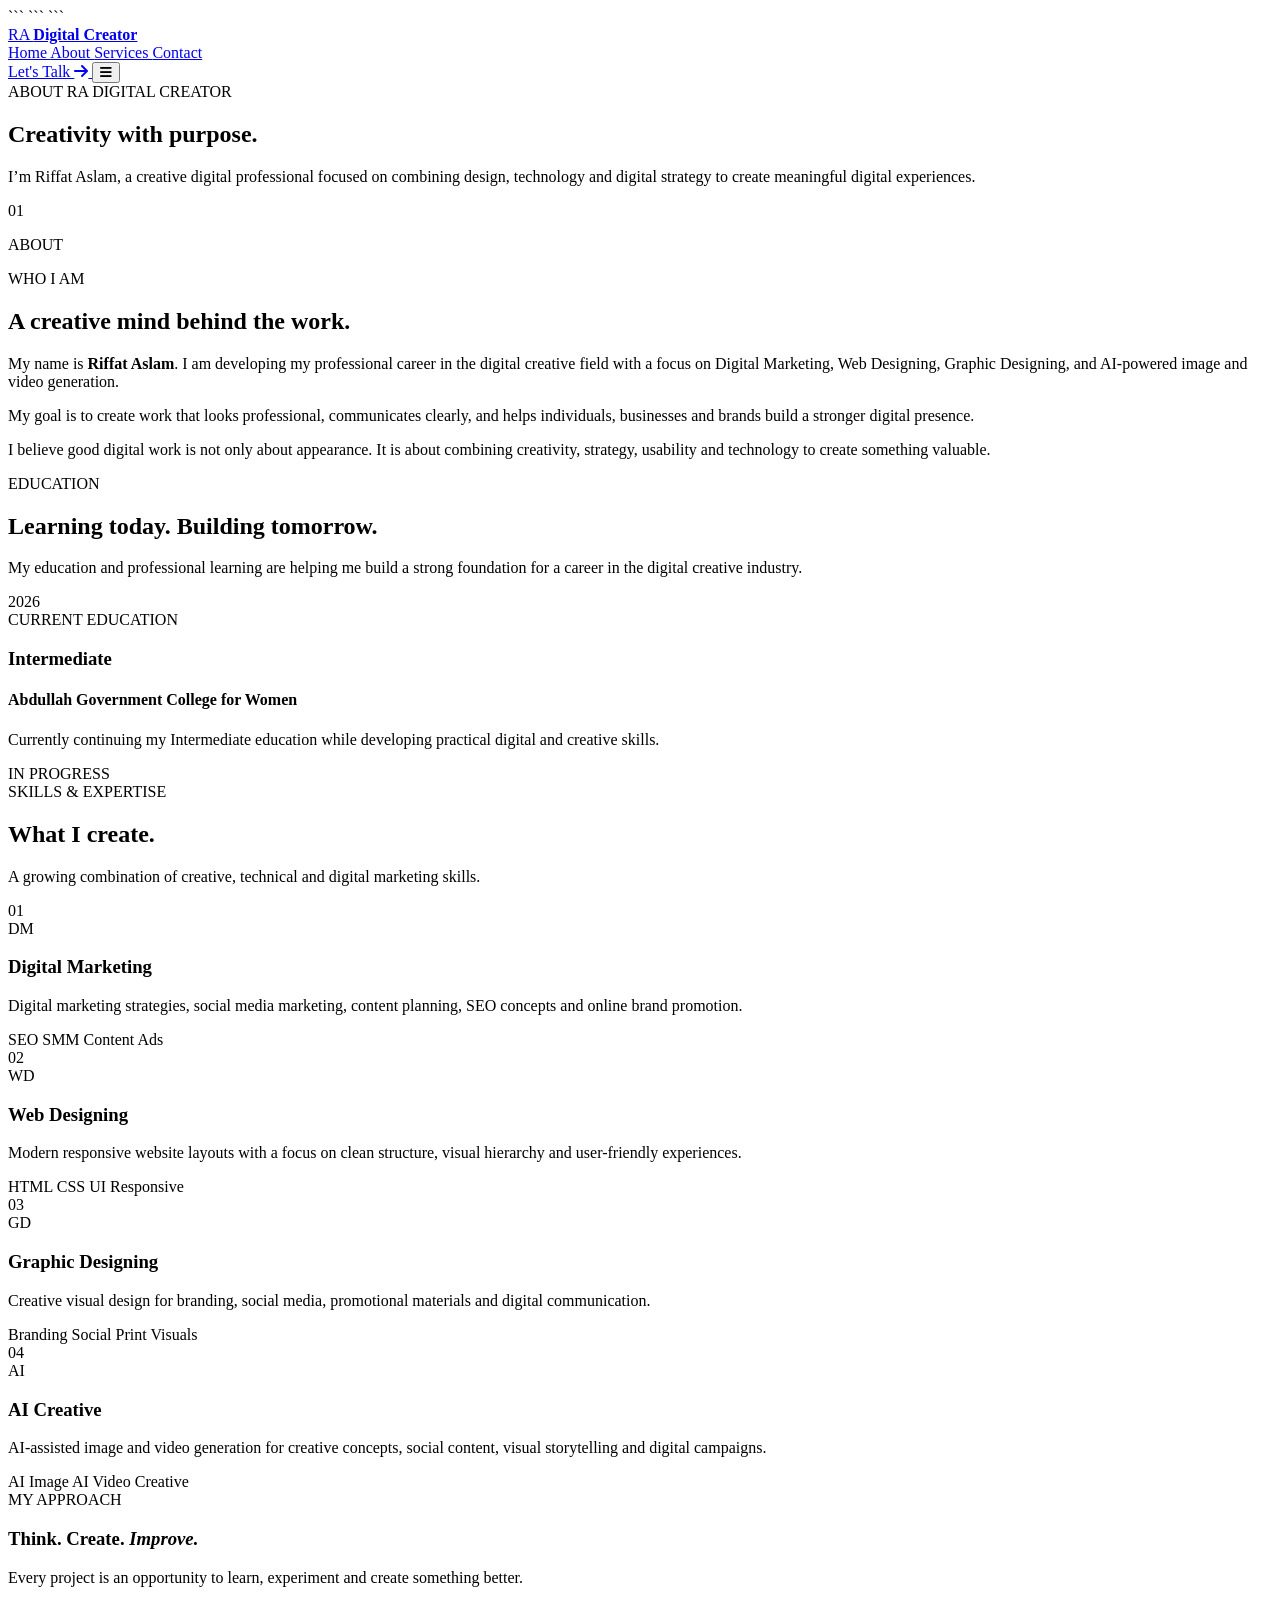
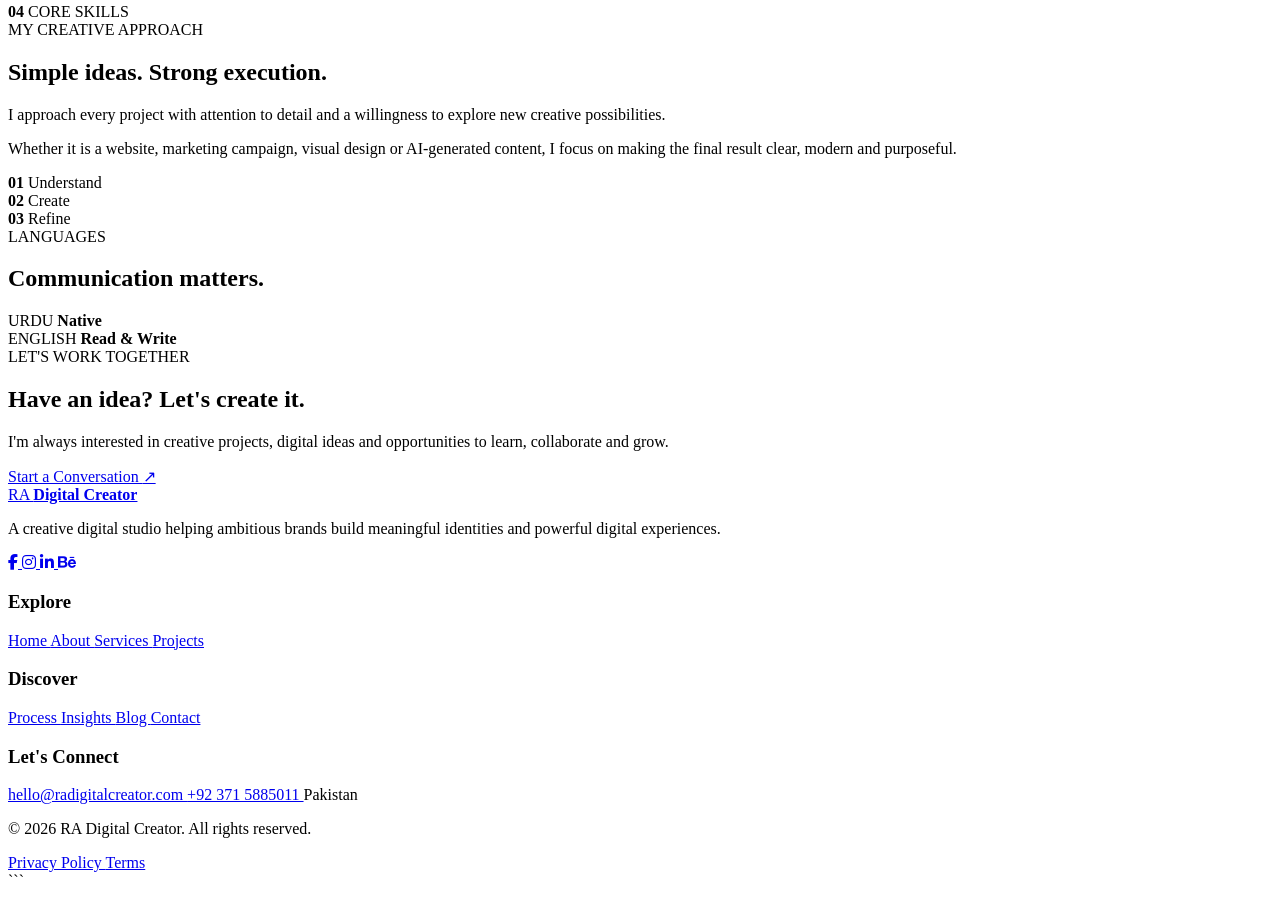
==== about.html @ 6d086813 "Add files via upload" ====
<!DOCTYPE html>

<html lang="en">

<head>

```
<meta charset="UTF-8">

<meta name="viewport" content="width=device-width, initial-scale=1.0">

<meta name="description"
    content="About Riffat Aslam — Creative digital professional specializing in Digital Marketing, Web Designing, Graphic Designing and AI creative services.">

<meta name="author" content="Riffat Aslam">

<title>About | RA Digital Creator</title>


<!-- Google Fonts -->

<link rel="preconnect" href="https://fonts.googleapis.com">

<link rel="preconnect" href="https://fonts.gstatic.com" crossorigin>

<link
    href="https://fonts.googleapis.com/css2?family=DM+Sans:wght@400;500;600;700&family=Playfair+Display:wght@500;600;700&display=swap"
    rel="stylesheet">


<!-- Font Awesome -->

<link
    rel="stylesheet"
    href="https://cdnjs.cloudflare.com/ajax/libs/font-awesome/6.6.0/css/all.min.css">


<!-- About Page CSS -->

<link rel="stylesheet" href="stylesheet/about.css">
```

</head>

<body>

```
<!-- =====================================================
     HEADER
====================================================== -->

<header class="header">

    <div class="container nav-container">


        <!-- LOGO -->

        <a href="index.html" class="logo">

            <span>
                RA
            </span>

            <strong>
                Digital Creator
            </strong>

        </a>


        <!-- NAVIGATION -->

        <nav class="navbar" id="navbar">

            <a href="index.html">
                Home
            </a>

            <a href="about.html" class="active">
                About
            </a>

            <a href="services.html">
                Services
            </a>

            <a href="contact.html">
                Contact
            </a>

        </nav>


        <!-- HEADER CTA -->

        <a href="contact.html" class="nav-btn">

            Let's Talk

            <i class="fa-solid fa-arrow-right"></i>

        </a>


        <!-- MOBILE MENU -->

        <button
            class="menu-btn"
            id="menuBtn"
            aria-label="Open Menu">

            <i class="fa-solid fa-bars"></i>

        </button>

    </div>

</header>



<!-- =====================================================
     MAIN CONTENT
====================================================== -->

<main>


    <!-- =================================================
         ABOUT HERO
    ================================================== -->

    <section class="about-hero">

        <div class="container about-hero-grid">


            <div class="about-hero-content">

                <div class="about-eyebrow">

                    ABOUT RA DIGITAL CREATOR

                </div>


                <h1>

                    Creativity with

                    <span>
                        purpose.
                    </span>

                </h1>


                <p>

                    I’m Riffat Aslam, a creative digital professional
                    focused on combining design, technology and
                    digital strategy to create meaningful digital
                    experiences.

                </p>

            </div>


            <div class="about-hero-number">

                <span>
                    01
                </span>

                <p>
                    ABOUT
                </p>

            </div>

        </div>

    </section>



    <!-- =================================================
         INTRODUCTION
    ================================================== -->

    <section class="about-intro">

        <div class="container about-intro-grid">


            <!-- LEFT -->

            <div class="about-intro-title">

                <div class="about-eyebrow">

                    WHO I AM

                </div>


                <h2>

                    A creative mind

                    <span>
                        behind the work.
                    </span>

                </h2>

            </div>


            <!-- RIGHT -->

            <div class="about-intro-text">

                <p>

                    My name is <strong>Riffat Aslam</strong>.
                    I am developing my professional career in the
                    digital creative field with a focus on Digital
                    Marketing, Web Designing, Graphic Designing,
                    and AI-powered image and video generation.

                </p>


                <p>

                    My goal is to create work that looks professional,
                    communicates clearly, and helps individuals,
                    businesses and brands build a stronger digital
                    presence.

                </p>


                <p>

                    I believe good digital work is not only about
                    appearance. It is about combining creativity,
                    strategy, usability and technology to create
                    something valuable.

                </p>

            </div>

        </div>

    </section>



    <!-- =================================================
         EDUCATION
    ================================================== -->

    <section class="about-education">

        <div class="container">


            <div class="about-section-heading">

                <div>

                    <div class="about-eyebrow">

                        EDUCATION

                    </div>


                    <h2>

                        Learning today.

                        <span>
                            Building tomorrow.
                        </span>

                    </h2>

                </div>


                <p>

                    My education and professional learning are
                    helping me build a strong foundation for a
                    career in the digital creative industry.

                </p>

            </div>



            <div class="education-card">


                <div class="education-year">

                    2026

                </div>


                <div class="education-content">

                    <span>

                        CURRENT EDUCATION

                    </span>


                    <h3>

                        Intermediate

                    </h3>


                    <h4>

                        Abdullah Government College for Women

                    </h4>


                    <p>

                        Currently continuing my Intermediate
                        education while developing practical
                        digital and creative skills.

                    </p>

                </div>


                <div class="education-status">

                    IN PROGRESS

                </div>

            </div>

        </div>

    </section>



    <!-- =================================================
         SKILLS
    ================================================== -->

    <section class="about-skills">

        <div class="container">


            <div class="about-section-heading">

                <div>

                    <div class="about-eyebrow">

                        SKILLS & EXPERTISE

                    </div>


                    <h2>

                        What I

                        <span>
                            create.
                        </span>

                    </h2>

                </div>


                <p>

                    A growing combination of creative,
                    technical and digital marketing skills.

                </p>

            </div>



            <div class="skills-grid">


                <!-- DIGITAL MARKETING -->

                <article class="skill-card">

                    <div class="skill-number">

                        01

                    </div>


                    <div class="skill-icon">

                        DM

                    </div>


                    <h3>

                        Digital Marketing

                    </h3>


                    <p>

                        Digital marketing strategies, social media
                        marketing, content planning, SEO concepts
                        and online brand promotion.

                    </p>


                    <div class="skill-tags">

                        <span>
                            SEO
                        </span>

                        <span>
                            SMM
                        </span>

                        <span>
                            Content
                        </span>

                        <span>
                            Ads
                        </span>

                    </div>

                </article>



                <!-- WEB DESIGN -->

                <article class="skill-card">

                    <div class="skill-number">

                        02

                    </div>


                    <div class="skill-icon">

                        WD

                    </div>


                    <h3>

                        Web Designing

                    </h3>


                    <p>

                        Modern responsive website layouts with
                        a focus on clean structure, visual
                        hierarchy and user-friendly experiences.

                    </p>


                    <div class="skill-tags">

                        <span>
                            HTML
                        </span>

                        <span>
                            CSS
                        </span>

                        <span>
                            UI
                        </span>

                        <span>
                            Responsive
                        </span>

                    </div>

                </article>



                <!-- GRAPHIC DESIGN -->

                <article class="skill-card">

                    <div class="skill-number">

                        03

                    </div>


                    <div class="skill-icon">

                        GD

                    </div>


                    <h3>

                        Graphic Designing

                    </h3>


                    <p>

                        Creative visual design for branding,
                        social media, promotional materials
                        and digital communication.

                    </p>


                    <div class="skill-tags">

                        <span>
                            Branding
                        </span>

                        <span>
                            Social
                        </span>

                        <span>
                            Print
                        </span>

                        <span>
                            Visuals
                        </span>

                    </div>

                </article>



                <!-- AI CREATIVE -->

                <article class="skill-card">

                    <div class="skill-number">

                        04

                    </div>


                    <div class="skill-icon">

                        AI

                    </div>


                    <h3>

                        AI Creative

                    </h3>


                    <p>

                        AI-assisted image and video generation
                        for creative concepts, social content,
                        visual storytelling and digital campaigns.

                    </p>


                    <div class="skill-tags">

                        <span>
                            AI Image
                        </span>

                        <span>
                            AI Video
                        </span>

                        <span>
                            Creative
                        </span>

                    </div>

                </article>


            </div>

        </div>

    </section>



    <!-- =================================================
         PERSONAL APPROACH
    ================================================== -->

    <section class="about-approach">

        <div class="container approach-grid">


            <!-- VISUAL -->

            <div class="approach-visual">


                <div class="approach-card-main">

                    <span>

                        MY APPROACH

                    </span>


                    <h3>

                        Think.

                        Create.

                        <em>
                            Improve.
                        </em>

                    </h3>


                    <p>

                        Every project is an opportunity to
                        learn, experiment and create something
                        better.

                    </p>

                </div>


                <div class="approach-card-small">

                    <strong>
                        04
                    </strong>

                    <span>
                        CORE SKILLS
                    </span>

                </div>

            </div>



            <!-- CONTENT -->

            <div class="approach-content">


                <div class="about-eyebrow">

                    MY CREATIVE APPROACH

                </div>


                <h2>

                    Simple ideas.

                    <span>
                        Strong execution.
                    </span>

                </h2>


                <p>

                    I approach every project with attention to
                    detail and a willingness to explore new
                    creative possibilities.

                </p>


                <p>

                    Whether it is a website, marketing campaign,
                    visual design or AI-generated content, I focus
                    on making the final result clear, modern and
                    purposeful.

                </p>


                <div class="approach-points">


                    <div>

                        <strong>
                            01
                        </strong>

                        <span>
                            Understand
                        </span>

                    </div>


                    <div>

                        <strong>
                            02
                        </strong>

                        <span>
                            Create
                        </span>

                    </div>


                    <div>

                        <strong>
                            03
                        </strong>

                        <span>
                            Refine
                        </span>

                    </div>


                </div>

            </div>

        </div>

    </section>



    <!-- =================================================
         LANGUAGES
    ================================================== -->

    <section class="about-languages">

        <div class="container languages-grid">


            <div>

                <div class="about-eyebrow">

                    LANGUAGES

                </div>


                <h2>

                    Communication

                    <span>
                        matters.
                    </span>

                </h2>

            </div>


            <div class="language-box">


                <div class="language-item">

                    <span>
                        URDU
                    </span>

                    <strong>
                        Native
                    </strong>

                </div>


                <div class="language-item">

                    <span>
                        ENGLISH
                    </span>

                    <strong>
                        Read & Write
                    </strong>

                </div>

            </div>

        </div>

    </section>



    <!-- =================================================
         ABOUT CTA
    ================================================== -->

    <section class="about-cta">

        <div class="container">


            <div class="about-cta-content">

                <div class="about-eyebrow">

                    LET'S WORK TOGETHER

                </div>


                <h2>

                    Have an idea?

                    <span>
                        Let's create it.
                    </span>

                </h2>


                <p>

                    I'm always interested in creative projects,
                    digital ideas and opportunities to learn,
                    collaborate and grow.

                </p>


                <a
                    href="contact.html"
                    class="btn btn-light">

                    Start a Conversation

                    <span>
                        ↗
                    </span>

                </a>

            </div>

        </div>

    </section>


</main>



<!-- =====================================================
     FOOTER
====================================================== -->

<footer class="footer">

    <div class="container">


        <div class="footer-grid">


            <!-- BRAND -->

            <div class="footer-brand">

                <a
                    href="index.html"
                    class="logo">

                    <span>
                        RA
                    </span>

                    <strong>
                        Digital Creator
                    </strong>

                </a>


                <p>

                    A creative digital studio helping ambitious
                    brands build meaningful identities and
                    powerful digital experiences.

                </p>


                <div class="social-links">


                    <a
                        href="#"
                        aria-label="Facebook">

                        <i class="fa-brands fa-facebook-f"></i>

                    </a>


                    <a
                        href="#"
                        aria-label="Instagram">

                        <i class="fa-brands fa-instagram"></i>

                    </a>


                    <a
                        href="#"
                        aria-label="LinkedIn">

                        <i class="fa-brands fa-linkedin-in"></i>

                    </a>


                    <a
                        href="#"
                        aria-label="Behance">

                        <i class="fa-brands fa-behance"></i>

                    </a>

                </div>

            </div>



            <!-- EXPLORE -->

            <div class="footer-column">

                <h3>
                    Explore
                </h3>


                <a href="index.html">
                    Home
                </a>


                <a href="about.html">
                    About
                </a>


                <a href="services.html">
                    Services
                </a>


                <a href="projects.html">
                    Projects
                </a>

            </div>



            <!-- DISCOVER -->

            <div class="footer-column">

                <h3>
                    Discover
                </h3>


                <a href="process.html">
                    Process
                </a>


                <a href="insights.html">
                    Insights
                </a>


                <a href="blog.html">
                    Blog
                </a>


                <a href="contact.html">
                    Contact
                </a>

            </div>



            <!-- CONNECT -->

            <div class="footer-column">

                <h3>
                    Let's Connect
                </h3>


                <a
                    href="mailto:hello@radigitalcreator.com">

                    hello@radigitalcreator.com

                </a>


                <a
                    href="tel:+923715885011">

                    +92 371 5885011

                </a>


                <span>
                    Pakistan
                </span>

            </div>


        </div>



        <!-- FOOTER BOTTOM -->

        <div class="footer-bottom">


            <p>

                © 2026 RA Digital Creator.
                All rights reserved.

            </p>


            <div>

                <a href="#">
                    Privacy Policy
                </a>


                <a href="#">
                    Terms
                </a>

            </div>

        </div>

    </div>

</footer>



<!-- =====================================================
     JAVASCRIPT
====================================================== -->

<script>

    const menuBtn =
        document.getElementById("menuBtn");

    const navbar =
        document.getElementById("navbar");


    menuBtn.addEventListener("click", () => {

        navbar.classList.toggle("show");

    });


    document.querySelectorAll(".navbar a")
        .forEach(link => {

            link.addEventListener("click", () => {

                navbar.classList.remove("show");

            });

        });

</script>
```

</body>

</html>
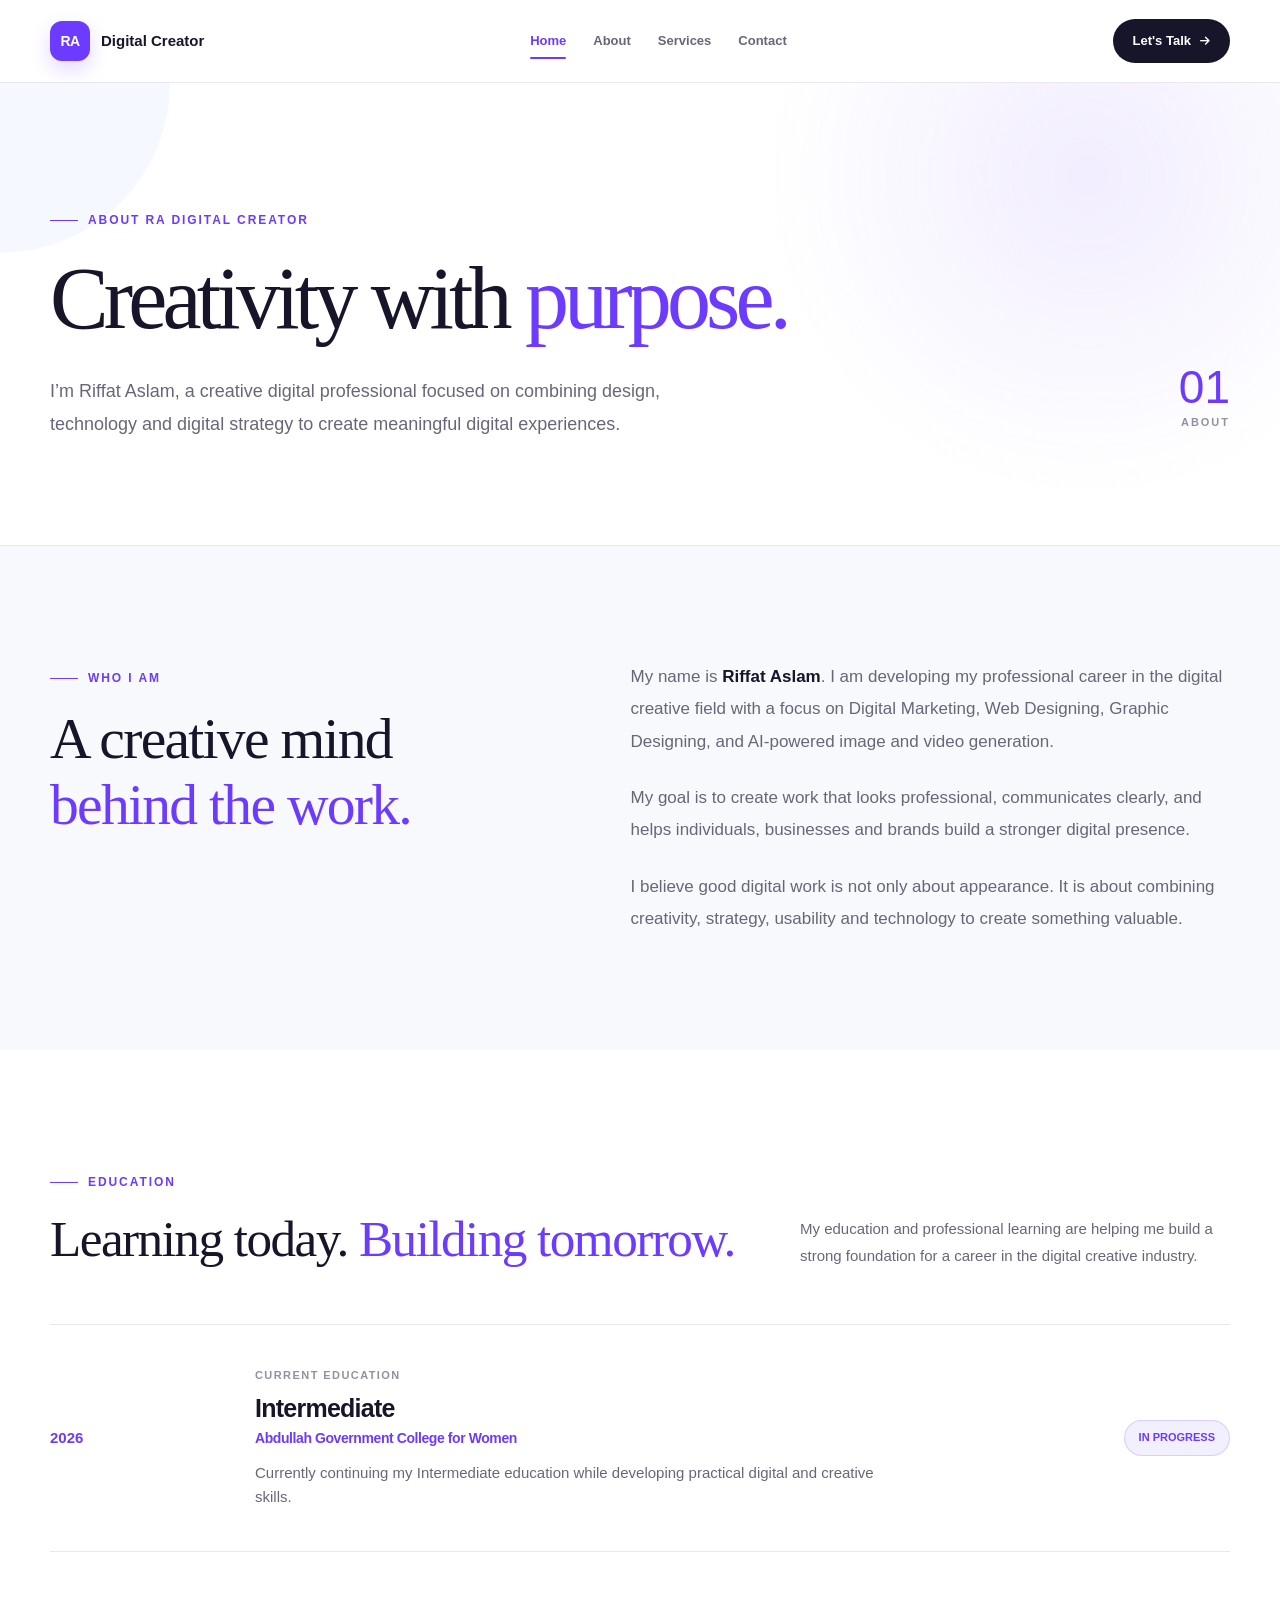
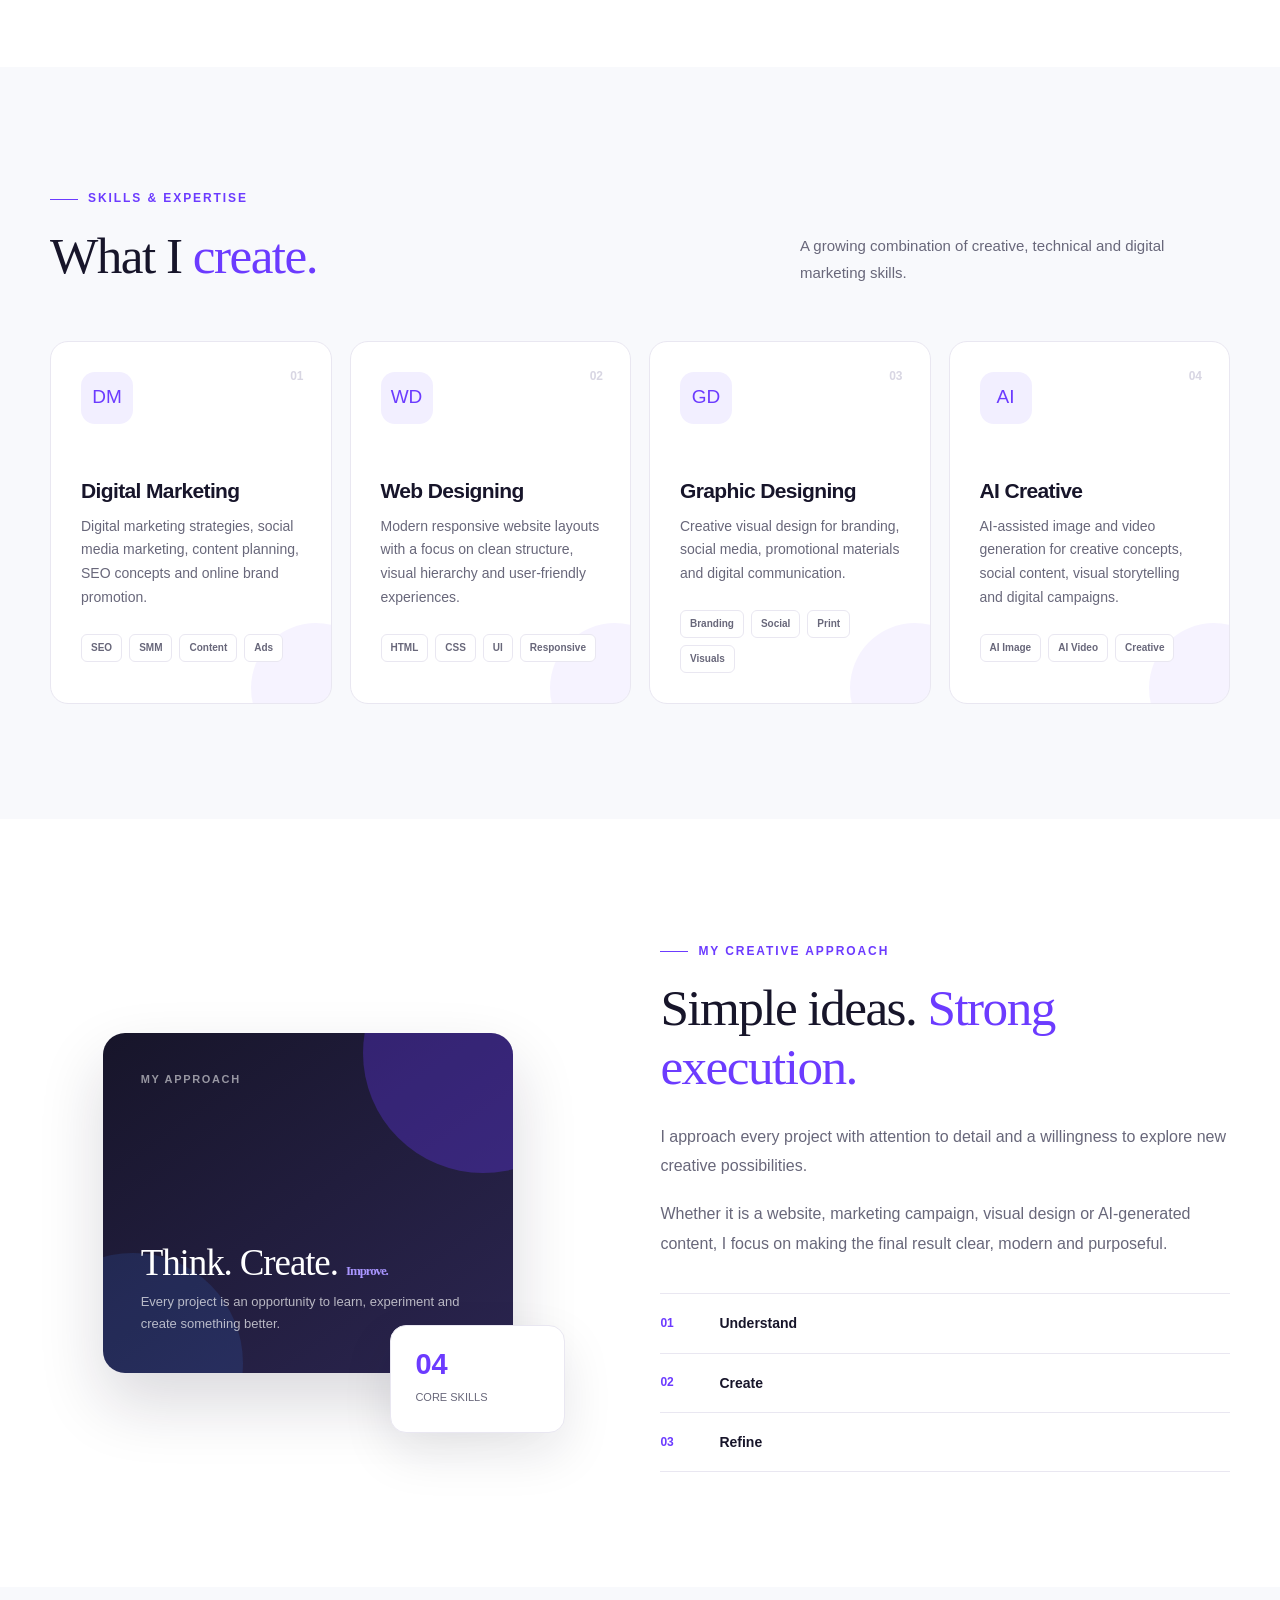
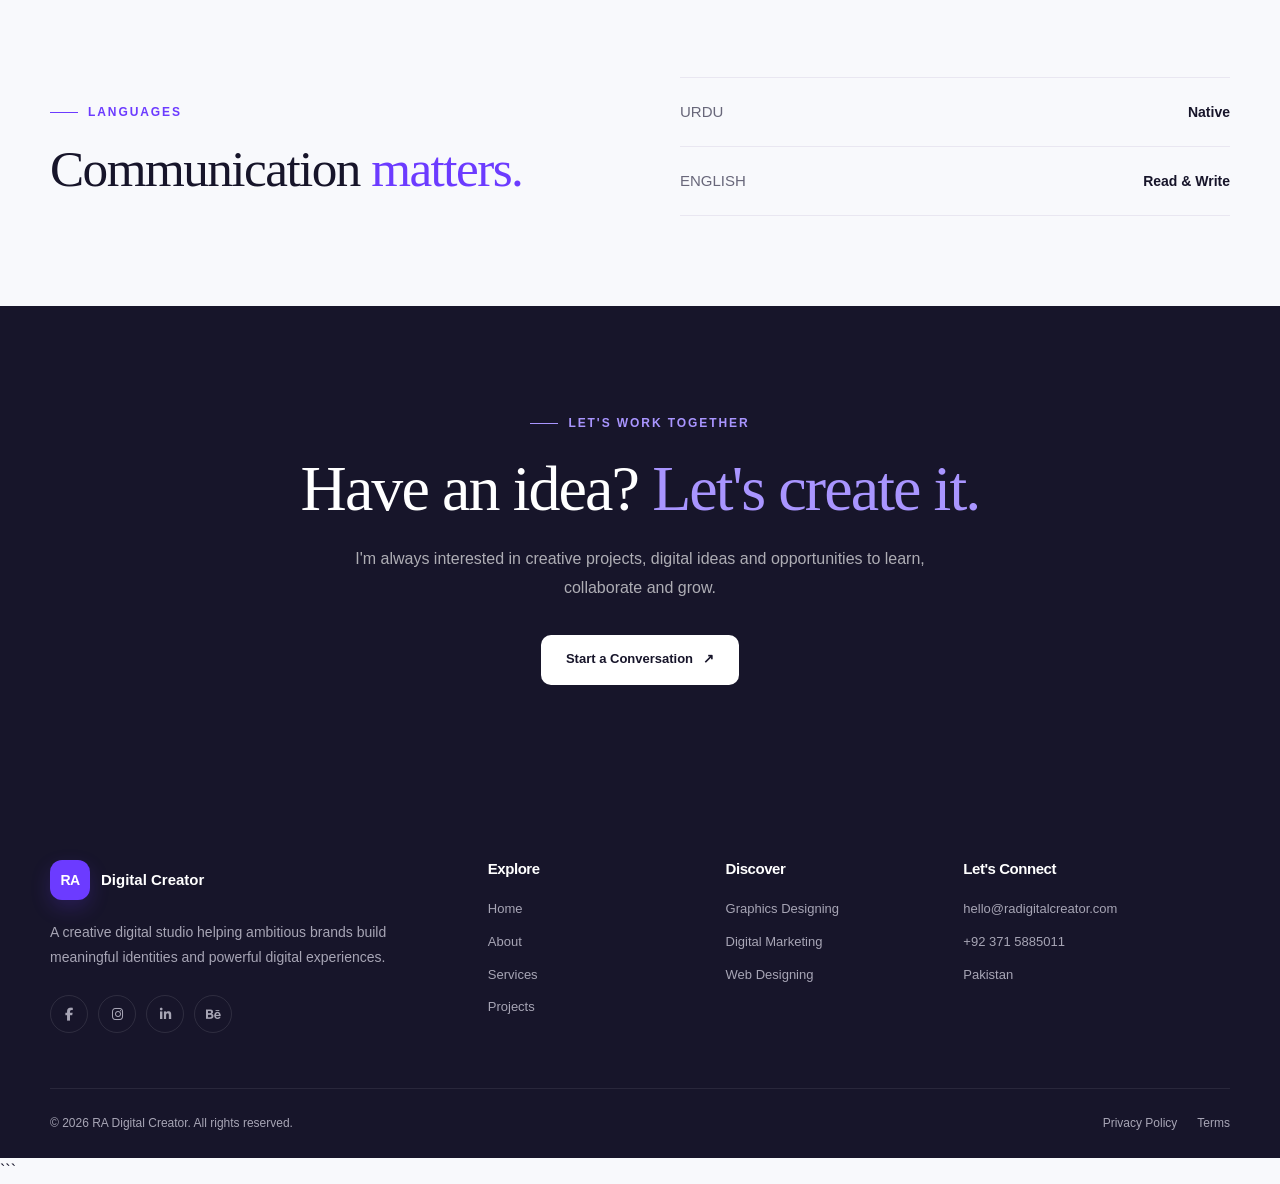
==== commit 91156112: "Add files via upload" ====
--- a/about.html
+++ b/about.html
@@ -3,8 +3,6 @@
 <html lang="en">
 
 <head>
-
-```
 <meta charset="UTF-8">
 
 <meta name="viewport" content="width=device-width, initial-scale=1.0">
@@ -38,85 +36,86 @@
 <!-- About Page CSS -->
 
 <link rel="stylesheet" href="stylesheet/about.css">
-```
+
 
 </head>
 
 <body>
 
-```
+
 <!-- =====================================================
      HEADER
 ====================================================== -->
 
-<header class="header">
-
-    <div class="container nav-container">
-
-
-        <!-- LOGO -->
-
-        <a href="index.html" class="logo">
-
-            <span>
-                RA
-            </span>
-
-            <strong>
-                Digital Creator
-            </strong>
-
-        </a>
-
-
-        <!-- NAVIGATION -->
-
-        <nav class="navbar" id="navbar">
-
-            <a href="index.html">
-                Home
+ <header class="header">
+
+        <div class="container nav-container">
+
+
+            <!-- LOGO -->
+
+            <a href="index.html" class="logo">
+
+                <span>
+                    RA
+                </span>
+
+                <strong>
+                    Digital Creator
+                </strong>
+
             </a>
 
-            <a href="about.html" class="active">
-                About
+
+            <!-- NAVIGATION -->
+
+            <nav class="navbar" id="navbar">
+
+                <a href="index.html" class="active">
+                    Home
+                </a>
+
+                <a href="about.html">
+                    About
+                </a>
+
+                <a href="services.html">
+                    Services
+                </a>
+
+                <a href="contact.html">
+                    Contact
+                </a>
+
+            </nav>
+
+
+            <!-- HEADER CTA -->
+
+            <a href="contact.html" class="nav-btn">
+
+                Let's Talk
+
+                <i class="fa-solid fa-arrow-right"></i>
+
             </a>
 
-            <a href="services.html">
-                Services
-            </a>
-
-            <a href="contact.html">
-                Contact
-            </a>
-
-        </nav>
-
-
-        <!-- HEADER CTA -->
-
-        <a href="contact.html" class="nav-btn">
-
-            Let's Talk
-
-            <i class="fa-solid fa-arrow-right"></i>
-
-        </a>
-
-
-        <!-- MOBILE MENU -->
-
-        <button
-            class="menu-btn"
-            id="menuBtn"
-            aria-label="Open Menu">
-
-            <i class="fa-solid fa-bars"></i>
-
-        </button>
-
-    </div>
-
-</header>
+
+            <!-- MOBILE MENU -->
+
+            <button
+                class="menu-btn"
+                id="menuBtn"
+                aria-label="Open Menu">
+
+                <i class="fa-solid fa-bars"></i>
+
+            </button>
+
+
+        </div>
+
+    </header>
 
 
 
@@ -975,7 +974,7 @@
 
 
                     <a
-                        href="#"
+                        href="https://www.facebook.com/parveenriffa"
                         aria-label="Facebook">
 
                         <i class="fa-brands fa-facebook-f"></i>
@@ -984,7 +983,7 @@
 
 
                     <a
-                        href="#"
+                        href="https://www.instagram.com/riffataslam445/"
                         aria-label="Instagram">
 
                         <i class="fa-brands fa-instagram"></i>
@@ -993,7 +992,7 @@
 
 
                     <a
-                        href="#"
+                        href="https://www.linkedin.com/in/ra-digital-creator-26b2b2399/"
                         aria-label="LinkedIn">
 
                         <i class="fa-brands fa-linkedin-in"></i>
@@ -1002,7 +1001,7 @@
 
 
                     <a
-                        href="#"
+                        href="https://www.behance.net/riffataslam2"
                         aria-label="Behance">
 
                         <i class="fa-brands fa-behance"></i>
@@ -1056,24 +1055,9 @@
                 </h3>
 
 
-                <a href="process.html">
-                    Process
-                </a>
-
-
-                <a href="insights.html">
-                    Insights
-                </a>
-
-
-                <a href="blog.html">
-                    Blog
-                </a>
-
-
-                <a href="contact.html">
-                    Contact
-                </a>
+                <a href="graphic design.html">Graphics Designing</a>
+                    <a href="Digital marketing.html">Digital Marketing</a>
+                    <a href="website designing.html">Web Designing</a>
 
             </div>
 
--- a/stylesheet/about.css
+++ b/stylesheet/about.css
@@ -0,0 +1,1341 @@
+:root {
+
+    --primary: #6C3BFF;
+    --primary-dark: #5130C7;
+    --secondary: #3B82F6;
+
+    --heading: #17152A;
+    --text: #68677A;
+    --text-light: #9291A1;
+
+    --white: #FFFFFF;
+
+    --background: #F8F9FC;
+    --soft-bg: #F2EFFF;
+
+    --border: #E9E7F1;
+    --border-light: #F0EEF5;
+
+    --shadow:
+        0 25px 70px rgba(35, 28, 72, 0.08);
+
+    --shadow-hover:
+        0 35px 90px rgba(35, 28, 72, 0.14);
+
+    --container: 1240px;
+
+    --transition: all 0.35s ease;
+}
+
+
+* {
+    margin: 0;
+    padding: 0;
+    box-sizing: border-box;
+}
+
+html {
+    scroll-behavior: smooth;
+}
+
+body {
+    font-family: "DM Sans", sans-serif;
+    color: #17152A;
+    background: #F8F9FC;
+    line-height: 1.6;
+    overflow-x: hidden;
+}
+
+img {
+    max-width: 100%;
+    display: block;
+}
+
+a {
+    color: inherit;
+    text-decoration: none;
+}
+
+button,
+input,
+textarea,
+select {
+    font: inherit;
+}
+
+button {
+    border: 0;
+    background: none;
+    cursor: pointer;
+}
+
+::selection {
+    background: #6C3BFF;
+    color: #FFFFFF;
+}
+
+
+/* =========================
+   GLOBAL
+   ========================= */
+
+.container {
+    width: min(1180px, calc(100% - 48px));
+    margin: 0 auto;
+}
+
+.about-eyebrow {
+    display: inline-flex;
+    align-items: center;
+    gap: 10px;
+    margin-bottom: 18px;
+    color: #6C3BFF;
+    font-size: 12px;
+    font-weight: 700;
+    letter-spacing: 0.16em;
+    text-transform: uppercase;
+}
+
+.about-eyebrow::before {
+    content: "";
+    width: 28px;
+    height: 1px;
+    background: #6C3BFF;
+}
+
+h1,
+h2,
+h3,
+h4 {
+    line-height: 1.15;
+    letter-spacing: -0.03em;
+}
+
+h1 span,
+h2 span {
+    color: #6C3BFF;
+}
+
+p {
+    color: #68677A;
+}
+
+
+/* =========================
+   HEADER
+   ========================= */
+
+.header {
+    position: sticky;
+    top: 0;
+    z-index: 1000;
+    width: 100%;
+    background: rgba(255, 255, 255, 0.92);
+    border-bottom: 1px solid #E9E7F1;
+    backdrop-filter: blur(18px);
+    -webkit-backdrop-filter: blur(18px);
+}
+
+.nav-container {
+    min-height: 82px;
+    display: flex;
+    align-items: center;
+    justify-content: space-between;
+    gap: 28px;
+}
+
+.logo {
+    display: inline-flex;
+    align-items: center;
+    gap: 11px;
+    flex-shrink: 0;
+}
+
+.logo span {
+    width: 40px;
+    height: 40px;
+    display: grid;
+    place-items: center;
+    border-radius: 12px;
+    background: #6C3BFF;
+    color: #FFFFFF;
+    font-size: 14px;
+    font-weight: 800;
+    letter-spacing: -0.04em;
+    box-shadow: 0 8px 20px rgba(108, 59, 255, 0.2);
+}
+
+.logo strong {
+    color: #17152A;
+    font-size: 15px;
+    font-weight: 700;
+    white-space: nowrap;
+}
+
+.navbar {
+    display: flex;
+    align-items: center;
+    justify-content: center;
+    gap: 27px;
+}
+
+.navbar a {
+    position: relative;
+    padding: 30px 0;
+    color: #68677A;
+    font-size: 13px;
+    font-weight: 600;
+    transition: color 0.25s ease;
+}
+
+.navbar a::after {
+    content: "";
+    position: absolute;
+    left: 0;
+    bottom: 22px;
+    width: 0;
+    height: 2px;
+    border-radius: 10px;
+    background: #6C3BFF;
+    transition: width 0.25s ease;
+}
+
+.navbar a:hover,
+.navbar a.active {
+    color: #6C3BFF;
+}
+
+.navbar a:hover::after,
+.navbar a.active::after {
+    width: 100%;
+}
+
+.nav-btn {
+    display: inline-flex;
+    align-items: center;
+    justify-content: center;
+    gap: 9px;
+    min-height: 44px;
+    padding: 0 20px;
+    border-radius: 100px;
+    background: #17152A;
+    color: #FFFFFF;
+    font-size: 13px;
+    font-weight: 700;
+    white-space: nowrap;
+    transition:
+        transform 0.25s ease,
+        background 0.25s ease,
+        box-shadow 0.25s ease;
+}
+
+.nav-btn i {
+    font-size: 11px;
+    transition: transform 0.25s ease;
+}
+
+.nav-btn:hover {
+    background: #6C3BFF;
+    transform: translateY(-2px);
+    box-shadow: 0 10px 24px rgba(108, 59, 255, 0.2);
+}
+
+.nav-btn:hover i {
+    transform: translateX(3px);
+}
+
+.menu-btn {
+    display: none;
+    width: 44px;
+    height: 44px;
+    border: 1px solid #E9E7F1;
+    border-radius: 10px;
+    color: #17152A;
+    background: #FFFFFF;
+    font-size: 18px;
+}
+
+
+/* =========================
+   ABOUT HERO
+   ========================= */
+
+.about-hero {
+    position: relative;
+    overflow: hidden;
+    padding: 120px 0 105px;
+    background:
+        radial-gradient(
+            circle at 85% 20%,
+            rgba(108, 59, 255, 0.09),
+            transparent 28%
+        ),
+        #FFFFFF;
+    border-bottom: 1px solid #E9E7F1;
+}
+
+.about-hero::before {
+    content: "";
+    position: absolute;
+    width: 340px;
+    height: 340px;
+    top: -170px;
+    left: -170px;
+    border-radius: 50%;
+    background: rgba(59, 130, 246, 0.05);
+}
+
+.about-hero-grid {
+    position: relative;
+    display: grid;
+    grid-template-columns: 1fr auto;
+    align-items: end;
+    gap: 60px;
+}
+
+.about-hero-content {
+    max-width: 780px;
+}
+
+.about-hero-content h1 {
+    max-width: 760px;
+    margin-bottom: 26px;
+    font-family: "Playfair Display", serif;
+    font-size: clamp(52px, 7vw, 88px);
+    font-weight: 500;
+    letter-spacing: -0.055em;
+}
+
+.about-hero-content p {
+    max-width: 680px;
+    font-size: 18px;
+    line-height: 1.8;
+}
+
+.about-hero-number {
+    min-width: 120px;
+    padding-bottom: 8px;
+    text-align: right;
+}
+
+.about-hero-number span {
+    display: block;
+    margin-bottom: 4px;
+    color: #6C3BFF;
+    font-size: 46px;
+    font-weight: 300;
+    line-height: 1;
+}
+
+.about-hero-number p {
+    color: #9291A1;
+    font-size: 11px;
+    font-weight: 700;
+    letter-spacing: 0.18em;
+}
+
+
+/* =========================
+   INTRO
+   ========================= */
+
+.about-intro {
+    padding: 115px 0;
+    background: #F8F9FC;
+}
+
+.about-intro-grid {
+    display: grid;
+    grid-template-columns: 0.9fr 1.1fr;
+    gap: 90px;
+    align-items: start;
+}
+
+.about-intro-title h2 {
+    max-width: 500px;
+    font-family: "Playfair Display", serif;
+    font-size: clamp(38px, 4.5vw, 60px);
+    font-weight: 500;
+}
+
+.about-intro-text {
+    max-width: 650px;
+}
+
+.about-intro-text p {
+    margin-bottom: 24px;
+    font-size: 17px;
+    line-height: 1.9;
+}
+
+.about-intro-text p:last-child {
+    margin-bottom: 0;
+}
+
+.about-intro-text strong {
+    color: #17152A;
+    font-weight: 700;
+}
+
+
+/* =========================
+   SECTION HEADING
+   ========================= */
+
+.about-section-heading {
+    display: flex;
+    align-items: flex-end;
+    justify-content: space-between;
+    gap: 50px;
+    margin-bottom: 55px;
+}
+
+.about-section-heading h2 {
+    font-family: "Playfair Display", serif;
+    font-size: clamp(38px, 4vw, 56px);
+    font-weight: 500;
+}
+
+.about-section-heading > p {
+    max-width: 430px;
+    font-size: 15px;
+    line-height: 1.8;
+}
+
+
+/* =========================
+   EDUCATION
+   ========================= */
+
+.about-education {
+    padding: 115px 0;
+    background: #FFFFFF;
+}
+
+.education-card {
+    display: grid;
+    grid-template-columns: 160px 1fr auto;
+    gap: 45px;
+    align-items: center;
+    padding: 42px 0;
+    border-top: 1px solid #E9E7F1;
+    border-bottom: 1px solid #E9E7F1;
+}
+
+.education-year {
+    color: #6C3BFF;
+    font-size: 15px;
+    font-weight: 700;
+}
+
+.education-content > span {
+    display: block;
+    margin-bottom: 9px;
+    color: #9291A1;
+    font-size: 11px;
+    font-weight: 700;
+    letter-spacing: 0.13em;
+    text-transform: uppercase;
+}
+
+.education-content h3 {
+    margin-bottom: 8px;
+    font-size: 25px;
+}
+
+.education-content h4 {
+    margin-bottom: 14px;
+    color: #6C3BFF;
+    font-size: 14px;
+    font-weight: 600;
+}
+
+.education-content p {
+    max-width: 650px;
+    font-size: 15px;
+}
+
+.education-status {
+    padding: 8px 14px;
+    border: 1px solid rgba(108, 59, 255, 0.18);
+    border-radius: 30px;
+    background: #F2EFFF;
+    color: #6C3BFF;
+    font-size: 11px;
+    font-weight: 700;
+    white-space: nowrap;
+}
+
+
+/* =========================
+   SKILLS
+   ========================= */
+
+.about-skills {
+    padding: 115px 0;
+    background: #F8F9FC;
+}
+
+.skills-grid {
+    display: grid;
+    grid-template-columns: repeat(4, 1fr);
+    gap: 18px;
+}
+
+.skill-card {
+    position: relative;
+    min-height: 310px;
+    padding: 30px;
+    overflow: hidden;
+    border: 1px solid #E9E7F1;
+    border-radius: 18px;
+    background: #FFFFFF;
+    transition:
+        transform 0.3s ease,
+        border-color 0.3s ease,
+        box-shadow 0.3s ease;
+}
+
+.skill-card::after {
+    content: "";
+    position: absolute;
+    right: -50px;
+    bottom: -50px;
+    width: 130px;
+    height: 130px;
+    border-radius: 50%;
+    background: rgba(108, 59, 255, 0.06);
+    transition: transform 0.35s ease;
+}
+
+.skill-card:hover {
+    border-color: rgba(108, 59, 255, 0.25);
+    transform: translateY(-7px);
+    box-shadow: 0 20px 45px rgba(23, 21, 42, 0.07);
+}
+
+.skill-card:hover::after {
+    transform: scale(1.35);
+}
+
+.skill-number {
+    position: absolute;
+    top: 25px;
+    right: 27px;
+    color: #D8D6E3;
+    font-size: 12px;
+    font-weight: 700;
+}
+
+.skill-icon {
+    width: 52px;
+    height: 52px;
+    display: grid;
+    place-items: center;
+    margin-bottom: 55px;
+    border-radius: 14px;
+    background: #F2EFFF;
+    color: #6C3BFF;
+    font-size: 19px;
+}
+
+.skill-card h3 {
+    margin-bottom: 12px;
+    font-size: 21px;
+}
+
+.skill-card p {
+    margin-bottom: 24px;
+    font-size: 14px;
+    line-height: 1.7;
+}
+
+.skill-tags {
+    position: relative;
+    z-index: 1;
+    display: flex;
+    flex-wrap: wrap;
+    gap: 7px;
+}
+
+.skill-tags span {
+    padding: 5px 9px;
+    border: 1px solid #E9E7F1;
+    border-radius: 6px;
+    color: #68677A;
+    background: #FFFFFF;
+    font-size: 10px;
+    font-weight: 600;
+}
+
+
+/* =========================
+   APPROACH
+   ========================= */
+
+.about-approach {
+    padding: 115px 0;
+    background: #FFFFFF;
+}
+
+.approach-grid {
+    display: grid;
+    grid-template-columns: 0.95fr 1.05fr;
+    gap: 95px;
+    align-items: center;
+}
+
+.approach-visual {
+    position: relative;
+    min-height: 480px;
+    display: flex;
+    align-items: center;
+    justify-content: center;
+}
+
+.approach-card-main {
+    position: relative;
+    z-index: 2;
+    width: min(100%, 410px);
+    min-height: 340px;
+    display: flex;
+    flex-direction: column;
+    justify-content: flex-end;
+    padding: 38px;
+    border-radius: 22px;
+    background: linear-gradient(
+        145deg,
+        #17152A,
+        #2B2550
+    );
+    overflow: hidden;
+    box-shadow: 0 30px 65px rgba(23, 21, 42, 0.16);
+}
+
+.approach-card-main::before {
+    content: "";
+    position: absolute;
+    top: -100px;
+    right: -90px;
+    width: 240px;
+    height: 240px;
+    border-radius: 50%;
+    background: rgba(108, 59, 255, 0.3);
+}
+
+.approach-card-main::after {
+    content: "";
+    position: absolute;
+    bottom: -100px;
+    left: -80px;
+    width: 220px;
+    height: 220px;
+    border-radius: 50%;
+    background: rgba(59, 130, 246, 0.14);
+}
+
+.approach-card-main span,
+.approach-card-main h3,
+.approach-card-main em,
+.approach-card-main p {
+    position: relative;
+    z-index: 1;
+}
+
+.approach-card-main > span {
+    margin-bottom: auto;
+    color: rgba(255, 255, 255, 0.55);
+    font-size: 11px;
+    font-weight: 700;
+    letter-spacing: 0.15em;
+}
+
+.approach-card-main h3 {
+    margin-bottom: 7px;
+    color: #FFFFFF;
+    font-family: "Playfair Display", serif;
+    font-size: 37px;
+    font-weight: 500;
+}
+
+.approach-card-main em {
+    margin-bottom: 18px;
+    color: #A995FF;
+    font-size: 13px;
+    font-style: normal;
+    font-weight: 600;
+}
+
+.approach-card-main p {
+    color: rgba(255, 255, 255, 0.68);
+    font-size: 13px;
+    line-height: 1.7;
+}
+
+.approach-card-small {
+    position: absolute;
+    right: 0;
+    bottom: 10px;
+    z-index: 3;
+    width: 175px;
+    padding: 24px;
+    border: 1px solid #E9E7F1;
+    border-radius: 16px;
+    background: #FFFFFF;
+    box-shadow: 0 20px 50px rgba(23, 21, 42, 0.1);
+}
+
+.approach-card-small strong {
+    display: block;
+    margin-bottom: 4px;
+    color: #6C3BFF;
+    font-size: 29px;
+    line-height: 1;
+}
+
+.approach-card-small span {
+    color: #68677A;
+    font-size: 11px;
+    line-height: 1.5;
+}
+
+.approach-content h2 {
+    margin-bottom: 25px;
+    font-family: "Playfair Display", serif;
+    font-size: clamp(38px, 4vw, 57px);
+    font-weight: 500;
+}
+
+.approach-content > p {
+    max-width: 620px;
+    margin-bottom: 18px;
+    font-size: 16px;
+    line-height: 1.85;
+}
+
+.approach-points {
+    margin-top: 35px;
+    border-top: 1px solid #E9E7F1;
+}
+
+.approach-points > div {
+    display: flex;
+    align-items: center;
+    gap: 25px;
+    padding: 18px 0;
+    border-bottom: 1px solid #E9E7F1;
+}
+
+.approach-points strong {
+    min-width: 34px;
+    color: #6C3BFF;
+    font-size: 12px;
+}
+
+.approach-points span {
+    color: #17152A;
+    font-size: 14px;
+    font-weight: 600;
+}
+
+
+/* =========================
+   LANGUAGES
+   ========================= */
+
+.about-languages {
+    padding: 90px 0;
+    background: #F8F9FC;
+}
+
+.languages-grid {
+    display: grid;
+    grid-template-columns: 1fr 1fr;
+    align-items: center;
+    gap: 80px;
+}
+
+.languages-grid h2 {
+    font-family: "Playfair Display", serif;
+    font-size: clamp(38px, 4vw, 52px);
+    font-weight: 500;
+}
+
+.language-box {
+    border-top: 1px solid #E9E7F1;
+}
+
+.language-item {
+    display: flex;
+    align-items: center;
+    justify-content: space-between;
+    gap: 20px;
+    padding: 22px 0;
+    border-bottom: 1px solid #E9E7F1;
+}
+
+.language-item span {
+    color: #68677A;
+    font-size: 15px;
+}
+
+.language-item strong {
+    color: #17152A;
+    font-size: 14px;
+    font-weight: 700;
+}
+
+
+/* =========================
+   CTA
+   ========================= */
+
+.about-cta {
+    padding: 100px 0;
+    background: #17152A;
+}
+
+.about-cta-content {
+    max-width: 800px;
+    text-align: center;
+    margin: 0 auto;
+}
+
+.about-cta .about-eyebrow {
+    color: #A995FF;
+}
+
+.about-cta .about-eyebrow::before {
+    background: #A995FF;
+}
+
+.about-cta h2 {
+    margin-bottom: 20px;
+    color: #FFFFFF;
+    font-family: "Playfair Display", serif;
+    font-size: clamp(40px, 5vw, 64px);
+    font-weight: 500;
+}
+
+.about-cta h2 span {
+    color: #A995FF;
+}
+
+.about-cta p {
+    max-width: 620px;
+    margin: 0 auto 32px;
+    color: rgba(255, 255, 255, 0.65);
+    font-size: 16px;
+    line-height: 1.8;
+}
+
+.btn {
+    display: inline-flex;
+    align-items: center;
+    justify-content: center;
+    gap: 10px;
+    min-height: 50px;
+    padding: 0 25px;
+    border-radius: 10px;
+    font-size: 13px;
+    font-weight: 700;
+    transition:
+        transform 0.25s ease,
+        box-shadow 0.25s ease,
+        background 0.25s ease;
+}
+
+.btn-light {
+    background: #FFFFFF;
+    color: #17152A;
+}
+
+.btn-light:hover {
+    transform: translateY(-3px);
+    box-shadow: 0 15px 35px rgba(255, 255, 255, 0.12);
+}
+
+
+/* =========================================================
+   FOOTER
+   Same Premium Dark Footer as Services Page
+   ========================================================= */
+
+.footer {
+    background: #17152A;
+    color: #A7A5B5;
+    padding: 75px 0 25px;
+}
+
+.footer-grid {
+    display: grid;
+    grid-template-columns: 1.7fr 0.8fr 0.8fr 1.2fr;
+    gap: 60px;
+    padding-bottom: 55px;
+}
+
+.footer .logo {
+    color: #FFFFFF;
+    margin-bottom: 20px;
+}
+
+.footer .logo strong {
+    color: #FFFFFF;
+}
+
+.footer .logo span {
+    background: #6C3BFF;
+    color: #FFFFFF;
+}
+
+.footer-brand {
+    max-width: 370px;
+}
+
+.footer-brand p {
+    max-width: 370px;
+    margin-bottom: 25px;
+    color: #A7A5B5;
+    font-size: 14px;
+    line-height: 1.8;
+}
+
+.social-links {
+    display: flex;
+    gap: 10px;
+    margin-top: 24px;
+}
+
+.social-links a {
+    width: 38px;
+    height: 38px;
+    display: flex;
+    align-items: center;
+    justify-content: center;
+    border: 1px solid rgba(255, 255, 255, 0.1);
+    border-radius: 50%;
+    color: #A7A5B5;
+    font-size: 13px;
+    transition:
+        color 0.3s ease,
+        background 0.3s ease,
+        border-color 0.3s ease,
+        transform 0.3s ease;
+}
+
+.social-links a:hover {
+    color: #FFFFFF;
+    background: #6C3BFF;
+    border-color: #6C3BFF;
+    transform: translateY(-3px);
+}
+
+.footer-column {
+    display: flex;
+    flex-direction: column;
+    align-items: flex-start;
+    gap: 12px;
+}
+
+.footer-column h3 {
+    margin-bottom: 10px;
+    color: #FFFFFF;
+    font-size: 15px;
+    font-weight: 700;
+}
+
+.footer-column a,
+.footer-column span {
+    color: #A7A5B5;
+    font-size: 13px;
+    transition:
+        color 0.3s ease,
+        transform 0.3s ease;
+}
+
+.footer-column a:hover {
+    color: #FFFFFF;
+    transform: translateX(3px);
+}
+
+.footer-bottom {
+    display: flex;
+    align-items: center;
+    justify-content: space-between;
+    gap: 20px;
+    padding-top: 25px;
+    border-top: 1px solid rgba(255, 255, 255, 0.08);
+}
+
+.footer-bottom p,
+.footer-bottom a {
+    color: #A7A5B5;
+    font-size: 12px;
+}
+
+.footer-bottom div {
+    display: flex;
+    gap: 20px;
+}
+
+.footer-bottom a:hover {
+    color: #FFFFFF;
+}
+
+
+/* =========================
+   FOCUS ACCESSIBILITY
+   ========================= */
+
+a:focus-visible,
+button:focus-visible {
+    outline: 3px solid rgba(108, 59, 255, 0.35);
+    outline-offset: 4px;
+}
+
+
+/* =========================================================
+   RESPONSIVE — 1100px
+   ========================================================= */
+
+@media (max-width: 1100px) {
+
+    .navbar {
+        gap: 19px;
+    }
+
+    .navbar a {
+        font-size: 12px;
+    }
+
+    .skills-grid {
+        grid-template-columns: repeat(2, 1fr);
+    }
+
+    .approach-grid {
+        gap: 60px;
+    }
+
+    .footer-grid {
+        gap: 35px;
+    }
+}
+
+
+/* =========================================================
+   RESPONSIVE — 900px
+   ========================================================= */
+
+@media (max-width: 900px) {
+
+    .container {
+        width: min(100% - 36px, 720px);
+    }
+
+    /* Mobile Navigation */
+
+    .navbar {
+        position: absolute;
+        top: calc(100% + 1px);
+        left: 0;
+        right: 0;
+        display: none;
+        flex-direction: column;
+        align-items: stretch;
+        gap: 0;
+        padding: 12px 18px 20px;
+        border-bottom: 1px solid #E9E7F1;
+        background: #FFFFFF;
+        box-shadow: 0 18px 35px rgba(23, 21, 42, 0.07);
+    }
+
+    .navbar.show {
+        display: flex;
+    }
+
+    .navbar a {
+        padding: 13px 5px;
+        border-bottom: 1px solid #F0EFF5;
+    }
+
+    .navbar a:last-child {
+        border-bottom: 0;
+    }
+
+    .navbar a::after {
+        display: none;
+    }
+
+    .nav-btn {
+        display: none;
+    }
+
+    .menu-btn {
+        display: grid;
+        place-items: center;
+    }
+
+    /* Hero */
+
+    .about-hero {
+        padding: 90px 0 85px;
+    }
+
+    .about-hero-grid {
+        grid-template-columns: 1fr;
+        gap: 45px;
+    }
+
+    .about-hero-number {
+        text-align: left;
+    }
+
+    /* Main Sections */
+
+    .about-intro-grid,
+    .approach-grid,
+    .languages-grid {
+        grid-template-columns: 1fr;
+        gap: 50px;
+    }
+
+    .about-section-heading {
+        align-items: flex-start;
+        flex-direction: column;
+        gap: 20px;
+    }
+
+    /* Education */
+
+    .education-card {
+        grid-template-columns: 110px 1fr;
+    }
+
+    .education-status {
+        grid-column: 2;
+        justify-self: start;
+    }
+
+    /* Approach */
+
+    .approach-visual {
+        max-width: 560px;
+    }
+
+    /* Footer */
+
+    .footer-grid {
+        grid-template-columns: repeat(2, 1fr);
+    }
+
+    .footer-brand {
+        grid-column: 1 / -1;
+        max-width: 500px;
+    }
+}
+
+
+/* =========================================================
+   RESPONSIVE — 650px
+   ========================================================= */
+
+@media (max-width: 650px) {
+
+    .container {
+        width: min(92%, 540px);
+    }
+
+    .nav-container {
+        min-height: 72px;
+    }
+
+    .logo span {
+        width: 39px;
+        height: 39px;
+    }
+
+    .logo strong {
+        font-size: 14px;
+    }
+
+    .navbar {
+        top: 72px;
+    }
+
+    /* Hero */
+
+    .about-hero {
+        padding: 75px 0 70px;
+    }
+
+    .about-hero-content h1 {
+        font-size: 48px;
+    }
+
+    .about-hero-content p {
+        font-size: 15px;
+    }
+
+    /* Sections */
+
+    .about-intro,
+    .about-education,
+    .about-skills,
+    .about-approach {
+        padding: 80px 0;
+    }
+
+    .about-languages {
+        padding: 75px 0;
+    }
+
+    .about-section-heading {
+        margin-bottom: 40px;
+    }
+
+    .about-intro-text p {
+        font-size: 15px;
+    }
+
+    /* Education */
+
+    .education-card {
+        grid-template-columns: 1fr;
+        gap: 20px;
+        padding: 30px 0;
+    }
+
+    .education-status {
+        grid-column: auto;
+    }
+
+    /* Skills */
+
+    .skills-grid {
+        grid-template-columns: 1fr;
+    }
+
+    .skill-card {
+        min-height: auto;
+    }
+
+    .skill-icon {
+        margin-bottom: 35px;
+    }
+
+    /* Approach */
+
+    .approach-visual {
+        min-height: 430px;
+    }
+
+    .approach-card-main {
+        min-height: 320px;
+        padding: 30px;
+    }
+
+    .approach-card-small {
+        right: -5px;
+        bottom: 0;
+    }
+
+    .approach-content h2 {
+        font-size: 42px;
+    }
+
+    /* CTA */
+
+    .about-cta {
+        padding: 80px 0;
+    }
+
+    .about-cta h2 {
+        font-size: 43px;
+    }
+
+    /* Footer */
+
+    .footer {
+        padding-top: 60px;
+    }
+
+    .footer-grid {
+        grid-template-columns: 1fr 1fr;
+        gap: 40px 25px;
+    }
+
+    .footer-brand {
+        grid-column: 1 / -1;
+    }
+
+    .footer-bottom {
+        align-items: flex-start;
+        flex-direction: column;
+    }
+}
+
+
+/* =========================================================
+   RESPONSIVE — 380px
+   ========================================================= */
+
+@media (max-width: 380px) {
+
+    .container {
+        width: calc(100% - 24px);
+    }
+
+    .about-hero-content h1 {
+        font-size: 42px;
+    }
+
+    .about-intro-title h2,
+    .about-section-heading h2,
+    .languages-grid h2 {
+        font-size: 36px;
+    }
+
+    .approach-content h2,
+    .about-cta h2 {
+        font-size: 37px;
+    }
+
+    .approach-card-main {
+        padding: 25px;
+    }
+
+    .approach-card-small {
+        width: 150px;
+        padding: 19px;
+    }
+
+    /* Footer */
+
+    .footer-grid {
+        grid-template-columns: 1fr;
+    }
+
+    .footer-bottom div {
+        gap: 15px;
+        flex-wrap: wrap;
+    }
+}
+
+
+/* =========================================================
+   REDUCED MOTION
+   ========================================================= */
+
+@media (prefers-reduced-motion: reduce) {
+
+    html {
+        scroll-behavior: auto;
+    }
+
+    *,
+    *::before,
+    *::after {
+        transition: none !important;
+        animation: none !important;
+    }
+}
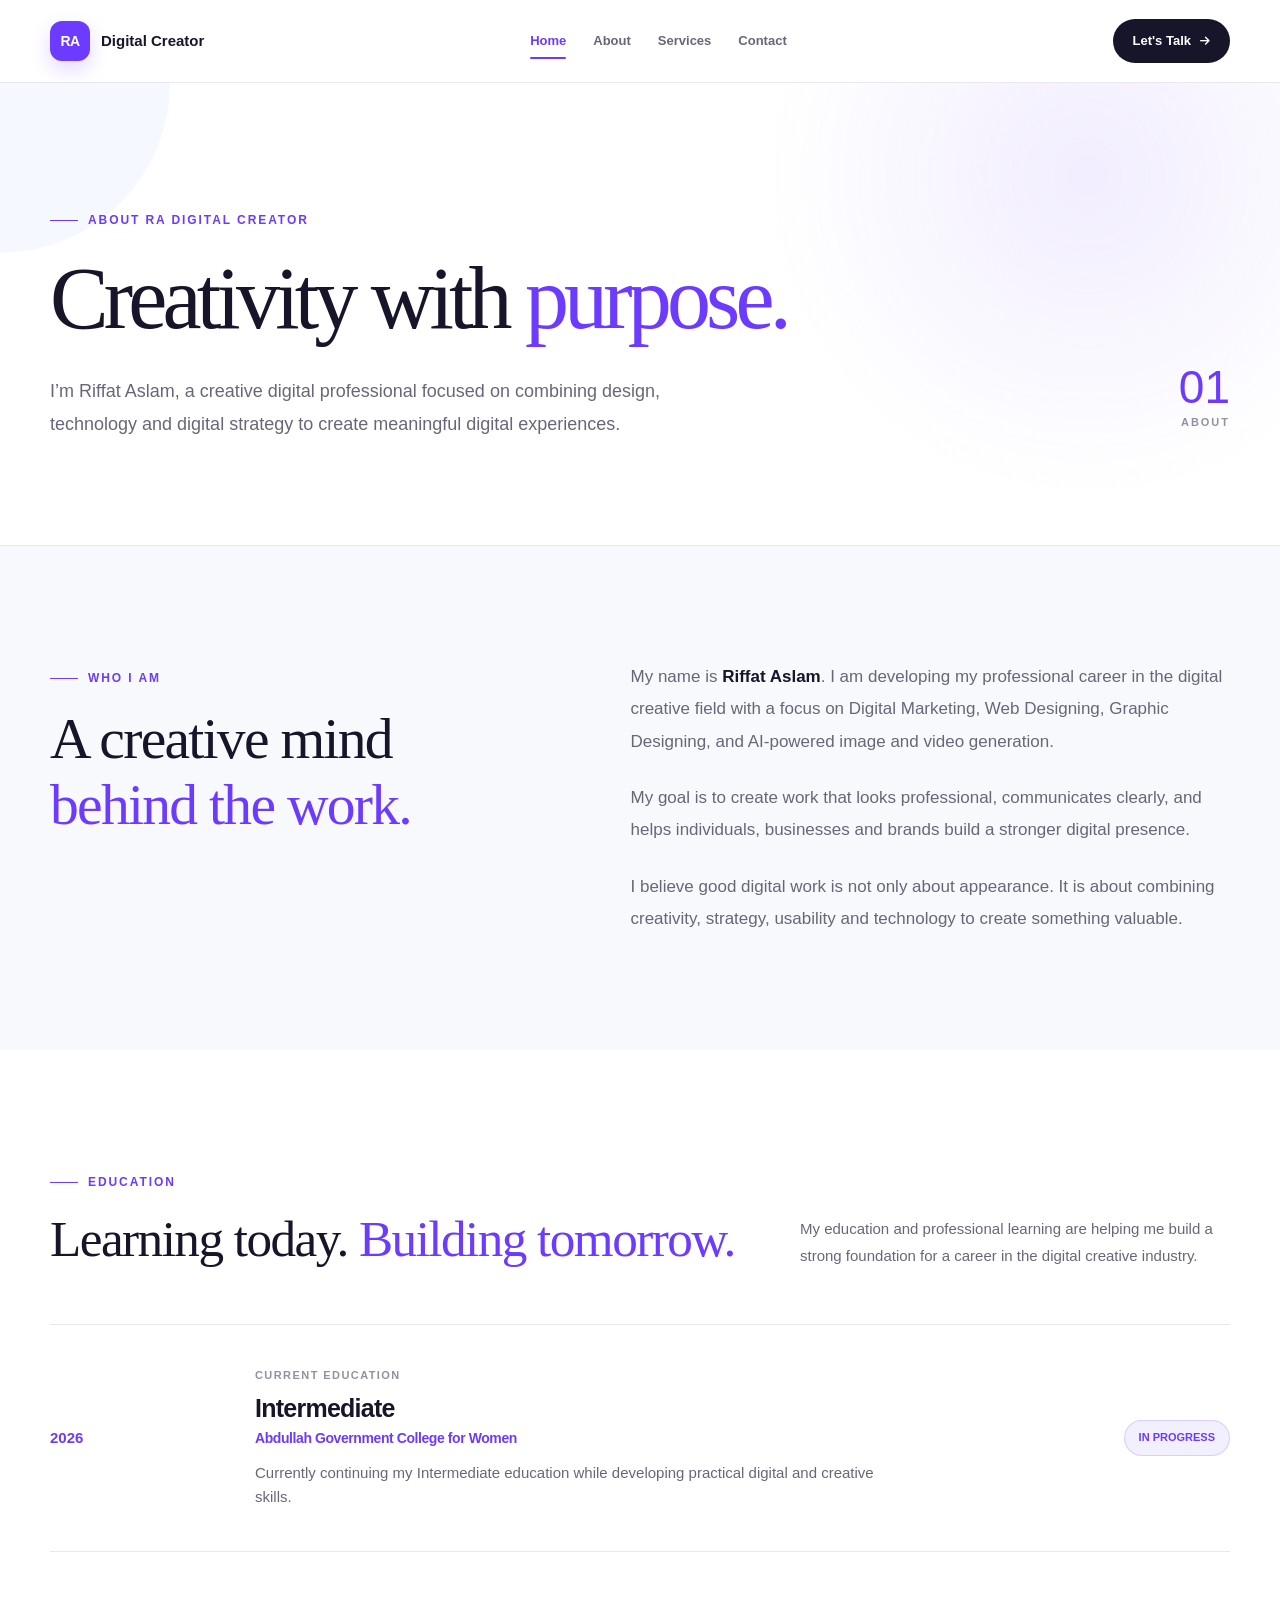
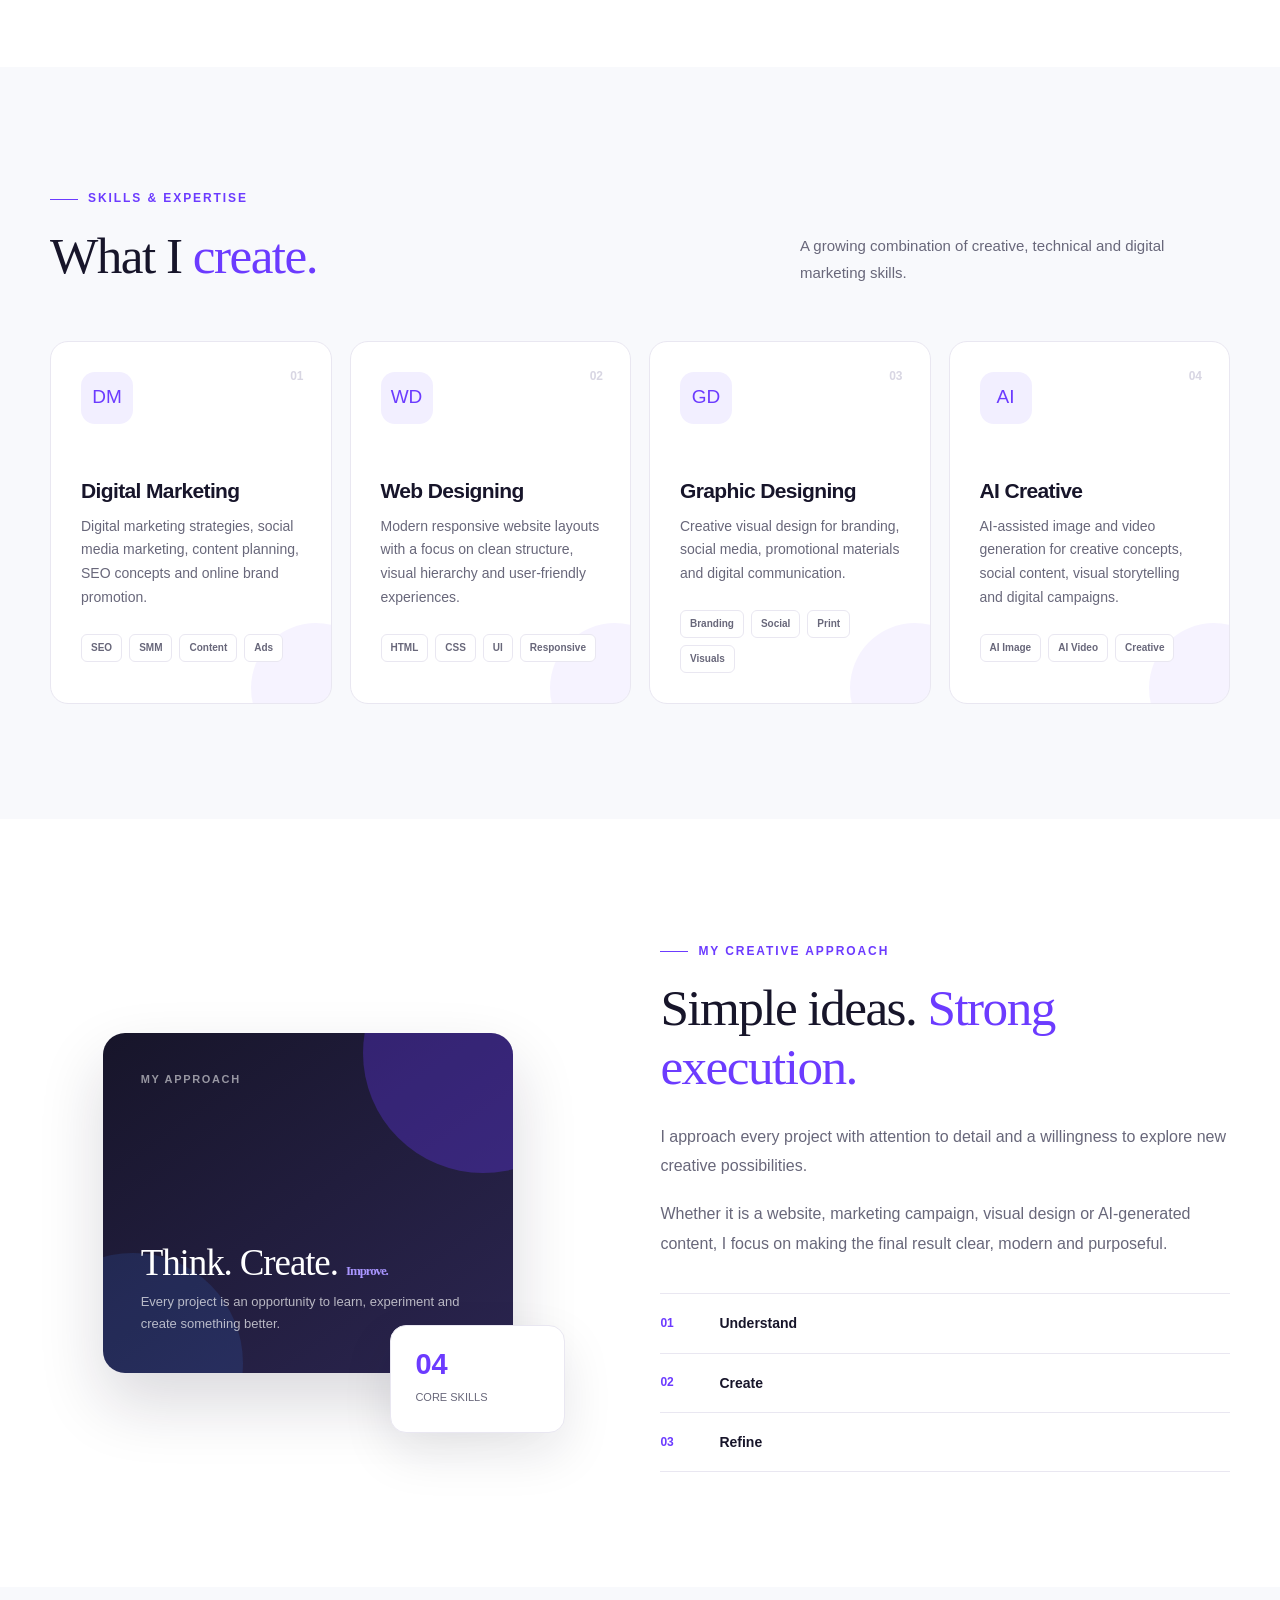
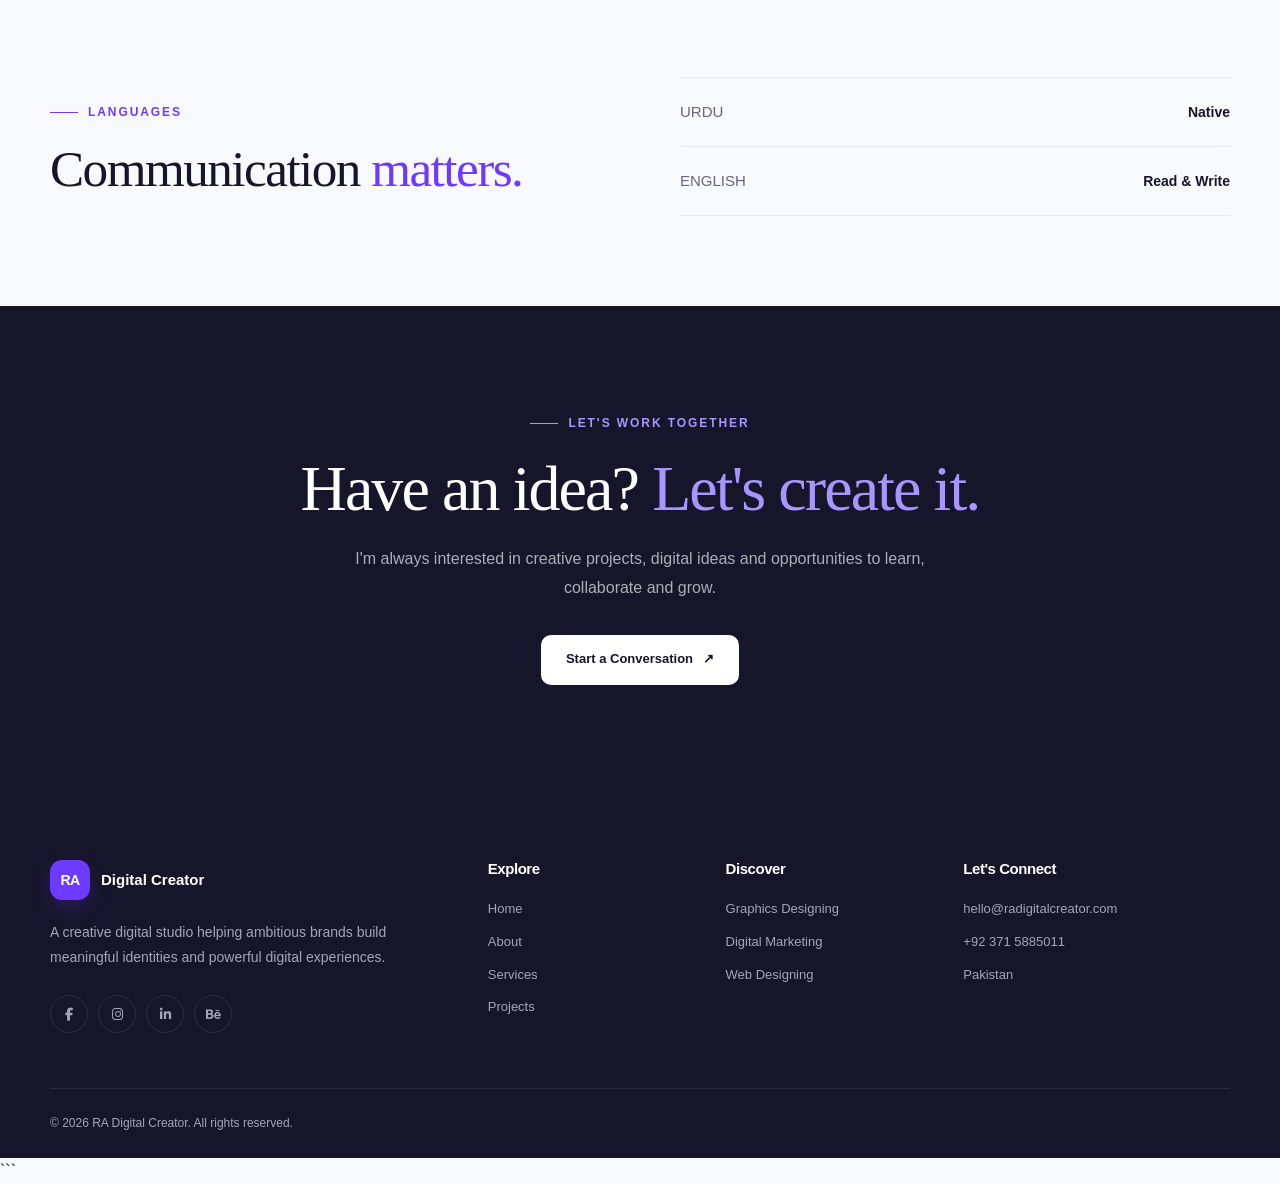
==== commit c6dba26b: "Add files via upload" ====
--- a/about.html
+++ b/about.html
@@ -1114,17 +1114,6 @@
 
             <div>
 
-                <a href="#">
-                    Privacy Policy
-                </a>
-
-
-                <a href="#">
-                    Terms
-                </a>
-
-            </div>
-
         </div>
 
     </div>
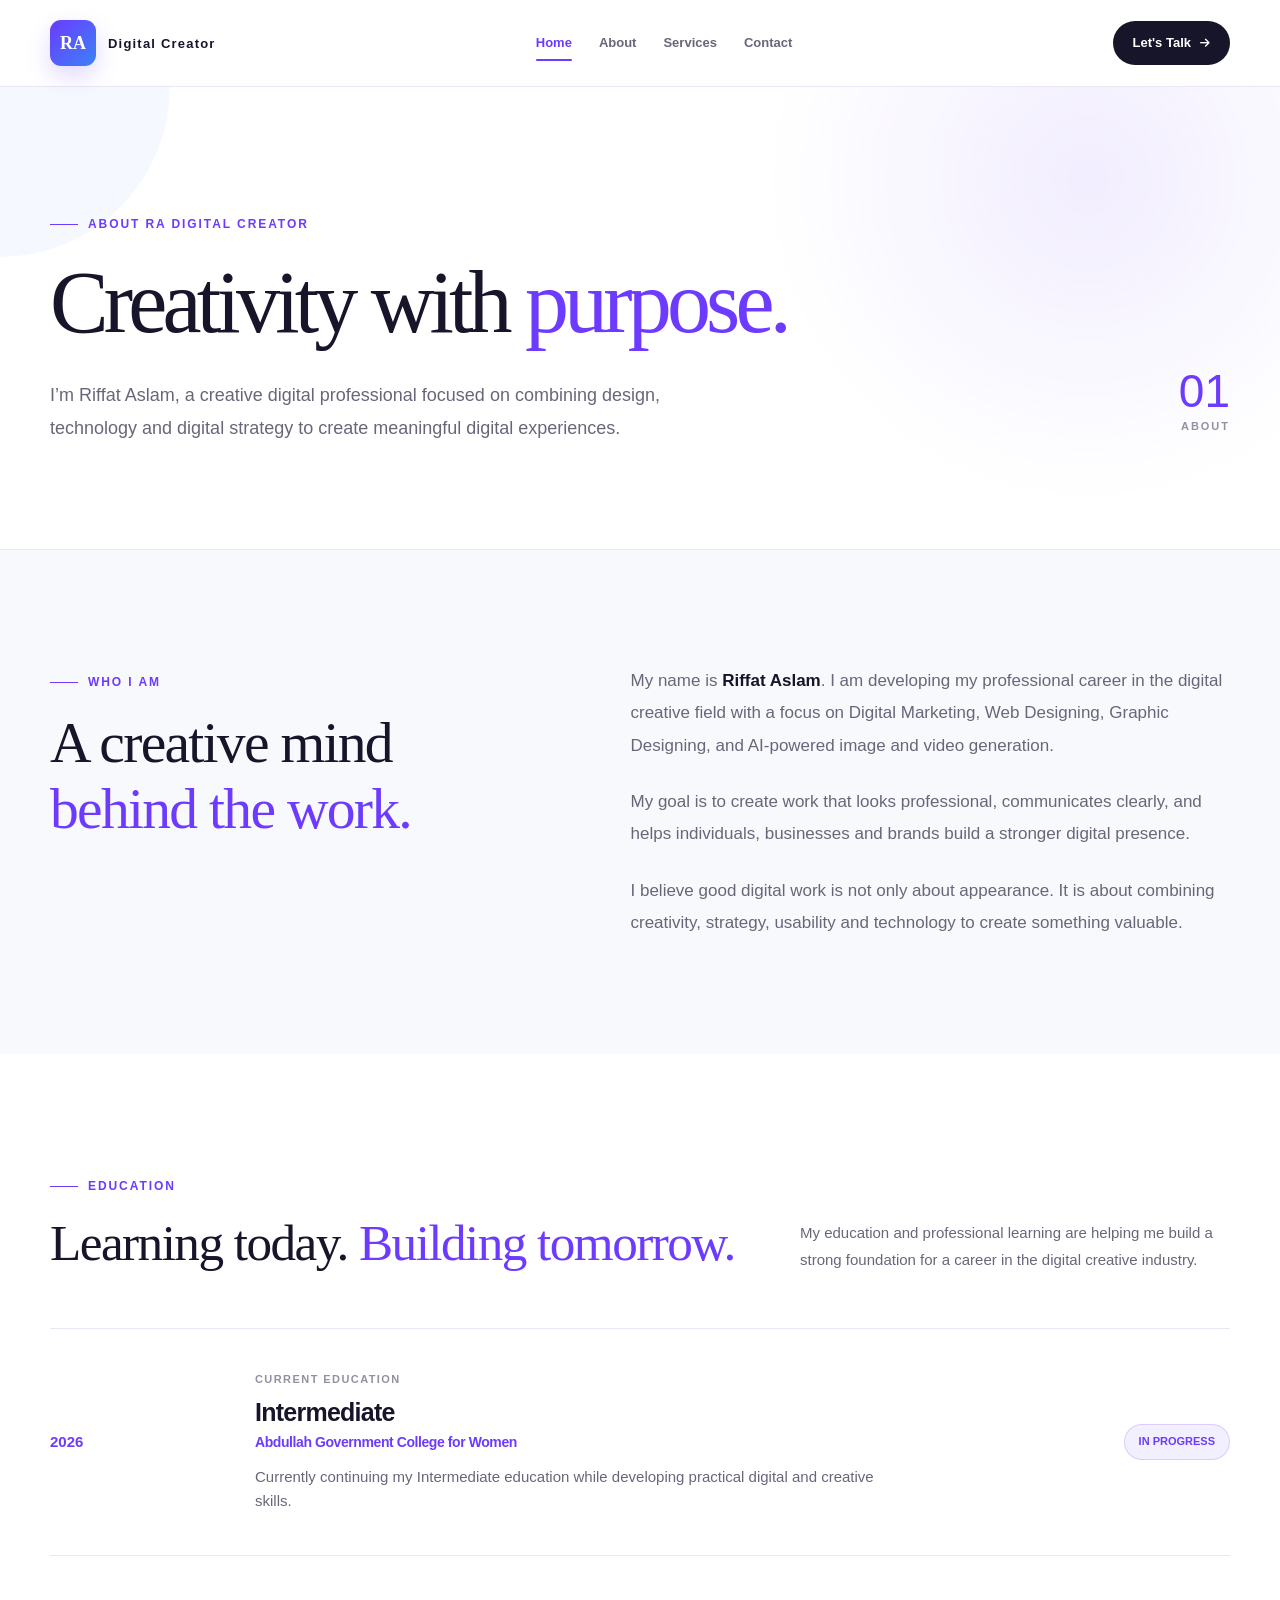
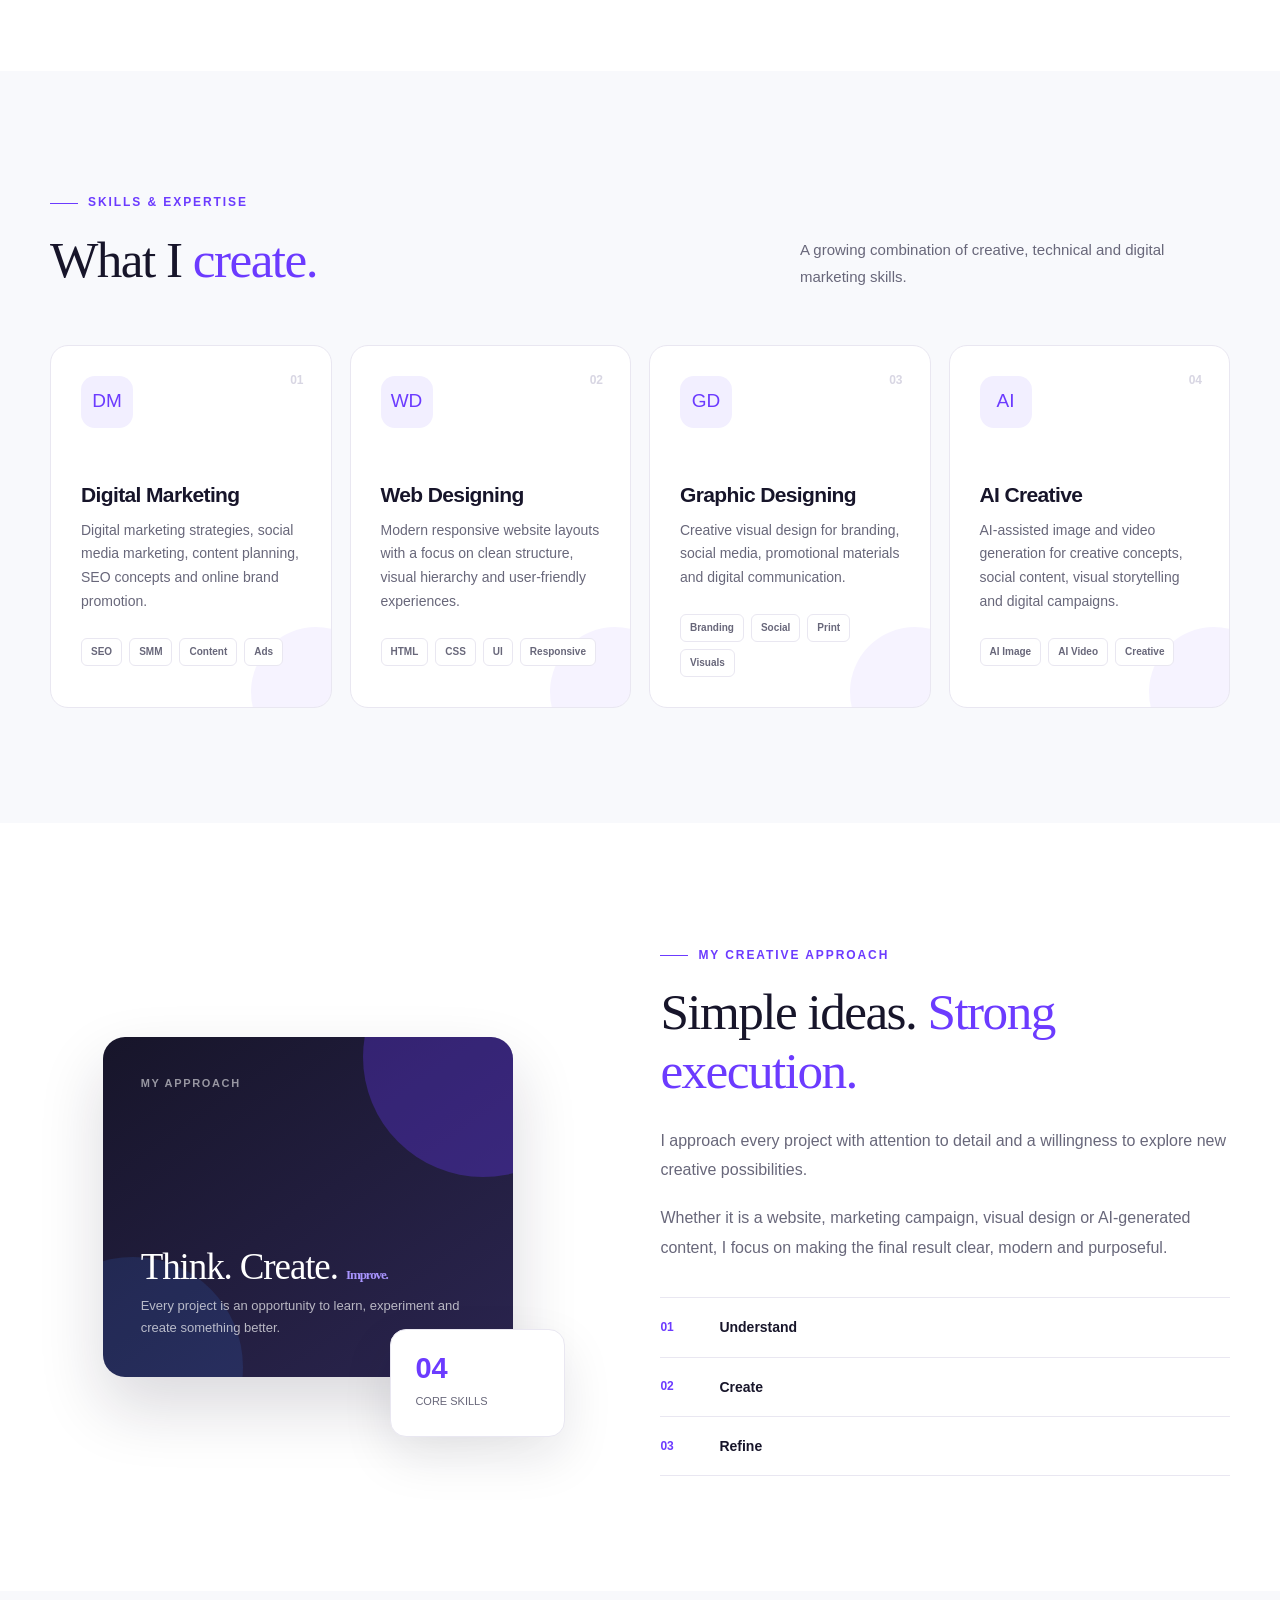
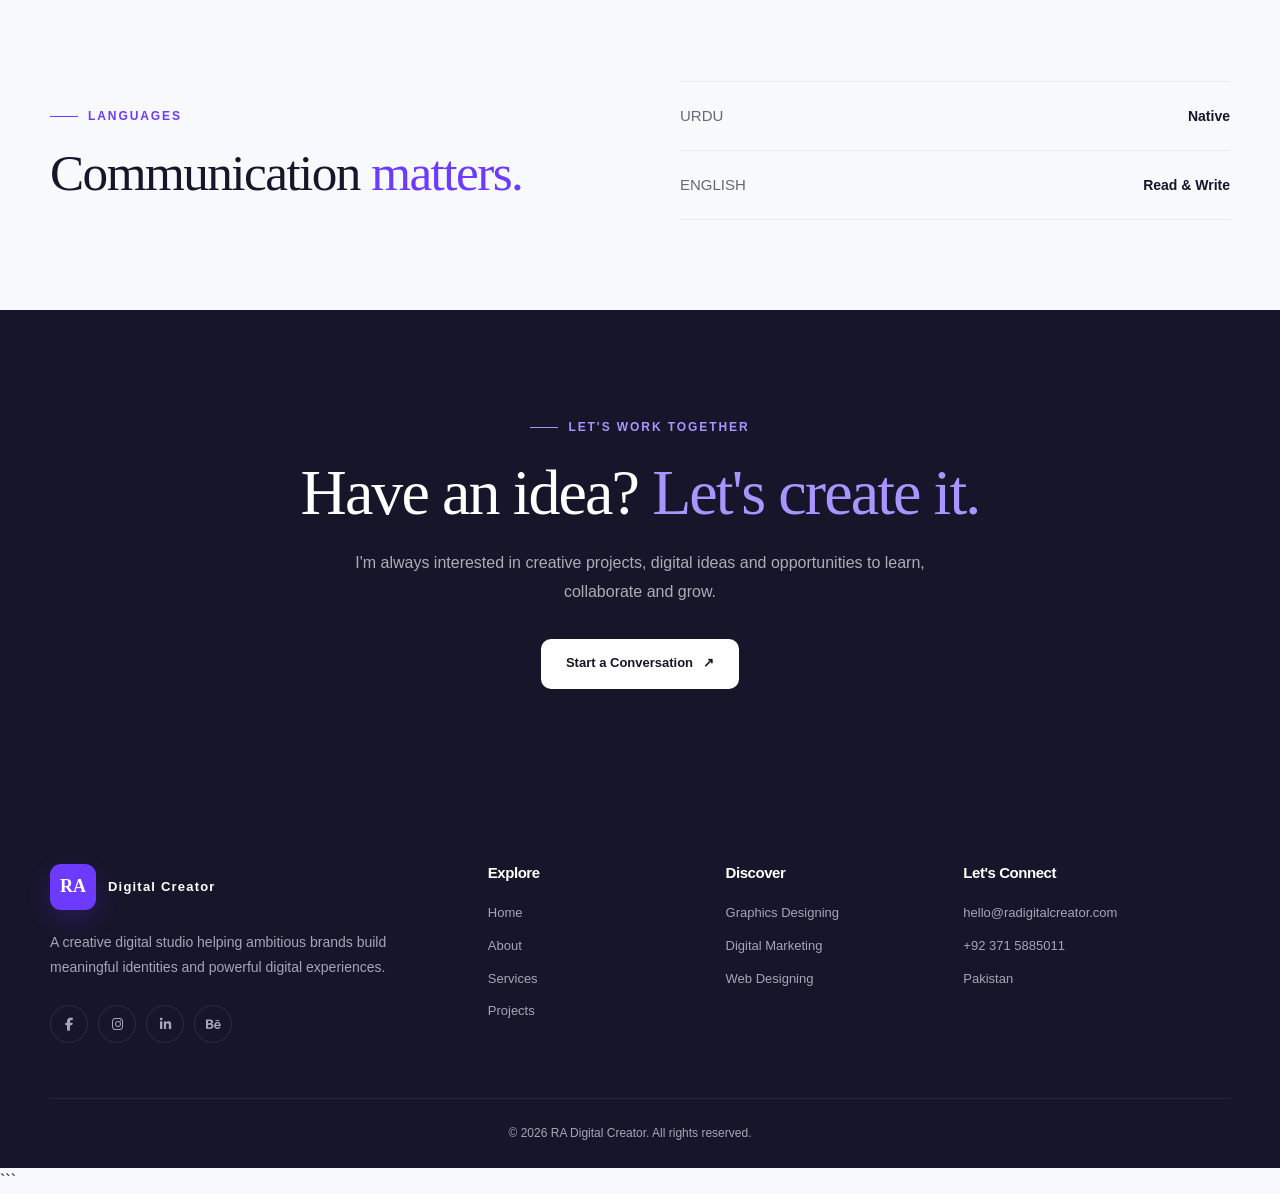
==== commit 5a74a9fa: "Update about.html" ====
--- a/about.html
+++ b/about.html
@@ -83,7 +83,7 @@
                     Services
                 </a>
 
-                <a href="contact.html">
+                <a href="Contact.html">
                     Contact
                 </a>
 
--- a/stylesheet/about.css
+++ b/stylesheet/about.css
@@ -137,39 +137,81 @@
 }
 
 .nav-container {
-    min-height: 82px;
+    position: relative;
+
+    min-height: 86px;
+
     display: flex;
-    align-items: center;
+
+    align-items: center;
+
     justify-content: space-between;
-    gap: 28px;
-}
+
+    gap: 30px;
+}
+
+
+/* =========================================================
+   LOGO
+========================================================= */
 
 .logo {
     display: inline-flex;
-    align-items: center;
-    gap: 11px;
+
+    align-items: center;
+
+    gap: 12px;
+
     flex-shrink: 0;
-}
-
-.logo span {
-    width: 40px;
-    height: 40px;
-    display: grid;
-    place-items: center;
-    border-radius: 12px;
-    background: #6C3BFF;
-    color: #FFFFFF;
-    font-size: 14px;
-    font-weight: 800;
-    letter-spacing: -0.04em;
-    box-shadow: 0 8px 20px rgba(108, 59, 255, 0.2);
-}
-
-.logo strong {
-    color: #17152A;
-    font-size: 15px;
+
+    color: var(--heading);
+}
+
+.logo > span {
+    width: 46px;
+    height: 46px;
+
+    display: flex;
+
+    align-items: center;
+    justify-content: center;
+
+    border-radius: 11px;
+
+    background:
+        linear-gradient(
+            135deg,
+            var(--primary),
+            var(--secondary)
+        );
+
+    color: var(--white);
+
+    font-family:
+        "Playfair Display",
+        serif;
+
+    font-size: 18px;
+
     font-weight: 700;
-    white-space: nowrap;
+
+    box-shadow:
+        0 10px 25px
+        rgba(108, 59, 255, 0.20);
+}
+
+.logo > strong {
+    color: var(--heading);
+
+    font-family:
+        "DM Sans",
+        sans-serif;
+
+    font-size: 13px;
+
+    line-height: 1;
+
+    letter-spacing: 1.2px;
 }
 
 .navbar {
@@ -881,11 +923,12 @@
 
 .footer .logo strong {
     color: #FFFFFF;
+    
 }
 
 .footer .logo span {
     background: #6C3BFF;
-    color: #FFFFFF;
+    color: #ffffff;
 }
 
 .footer-brand {
@@ -961,7 +1004,7 @@
 .footer-bottom {
     display: flex;
     align-items: center;
-    justify-content: space-between;
+    justify-content: center;
     gap: 20px;
     padding-top: 25px;
     border-top: 1px solid rgba(255, 255, 255, 0.08);
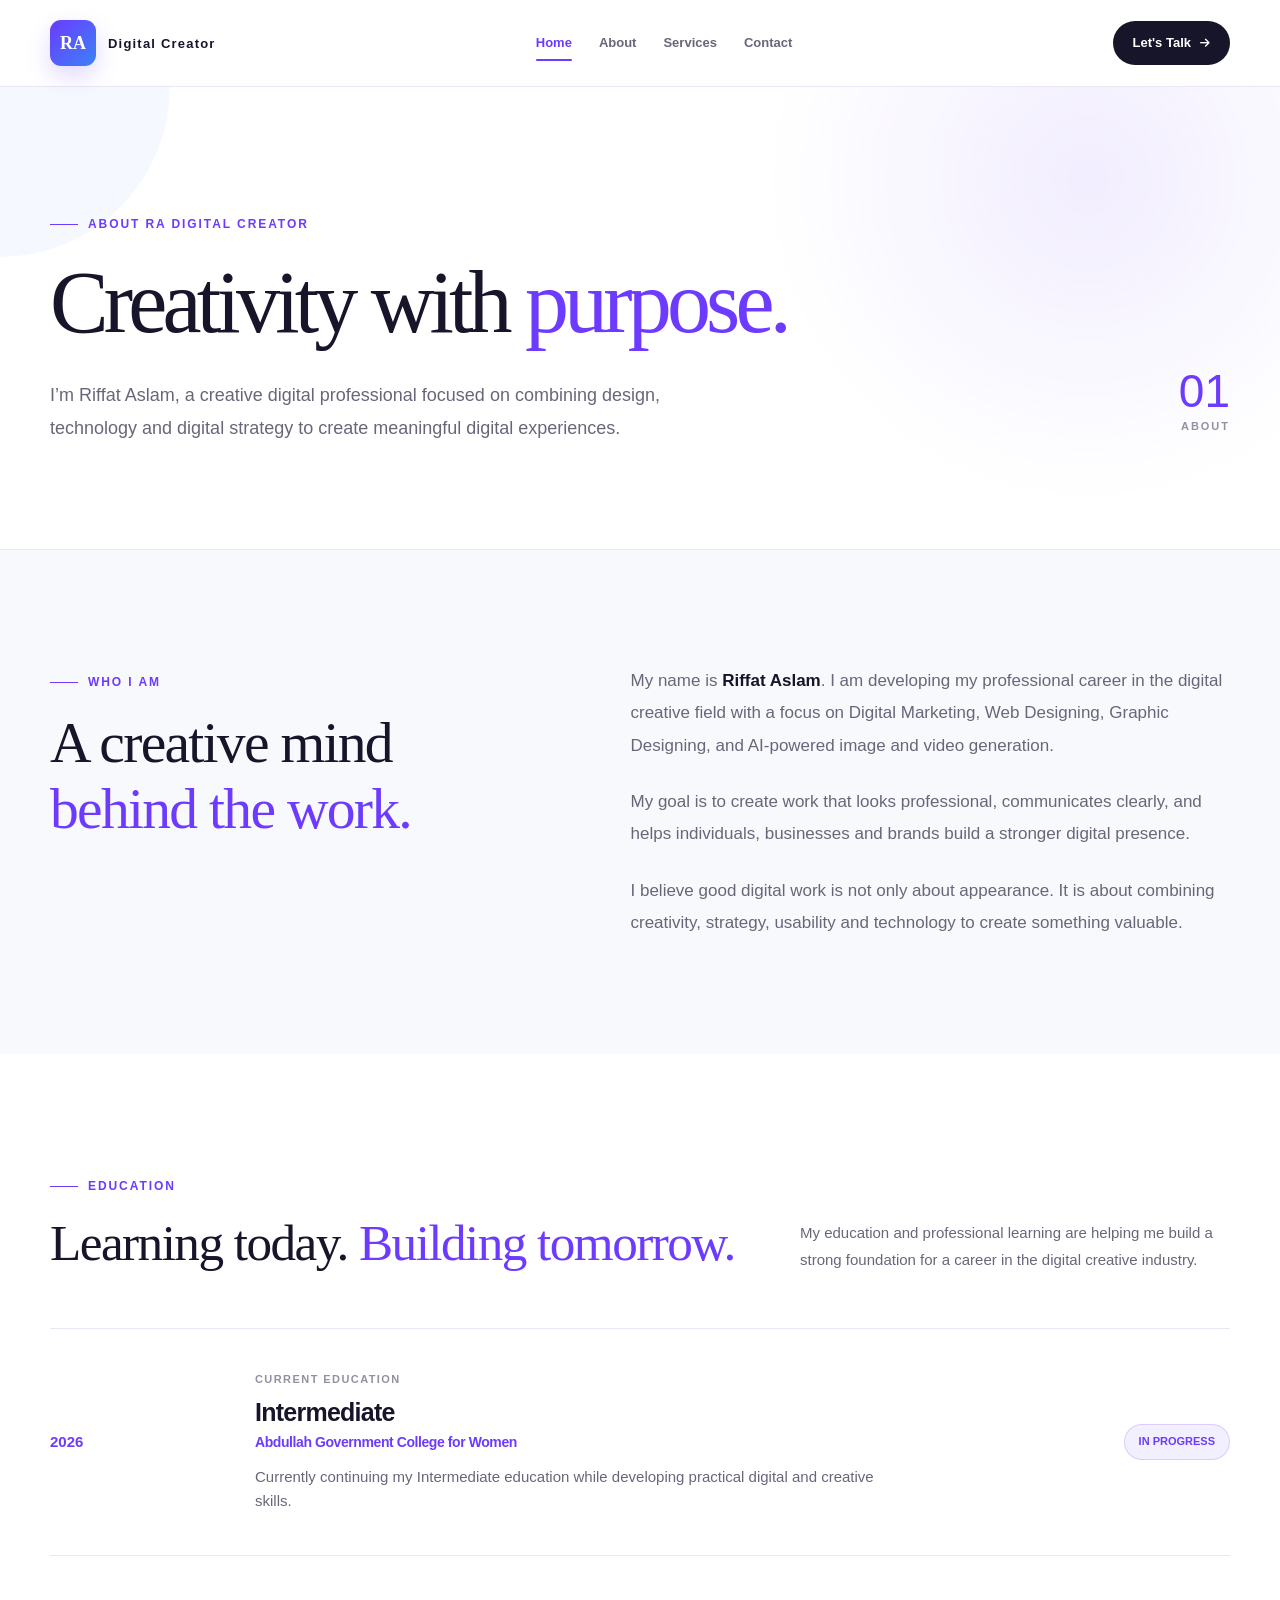
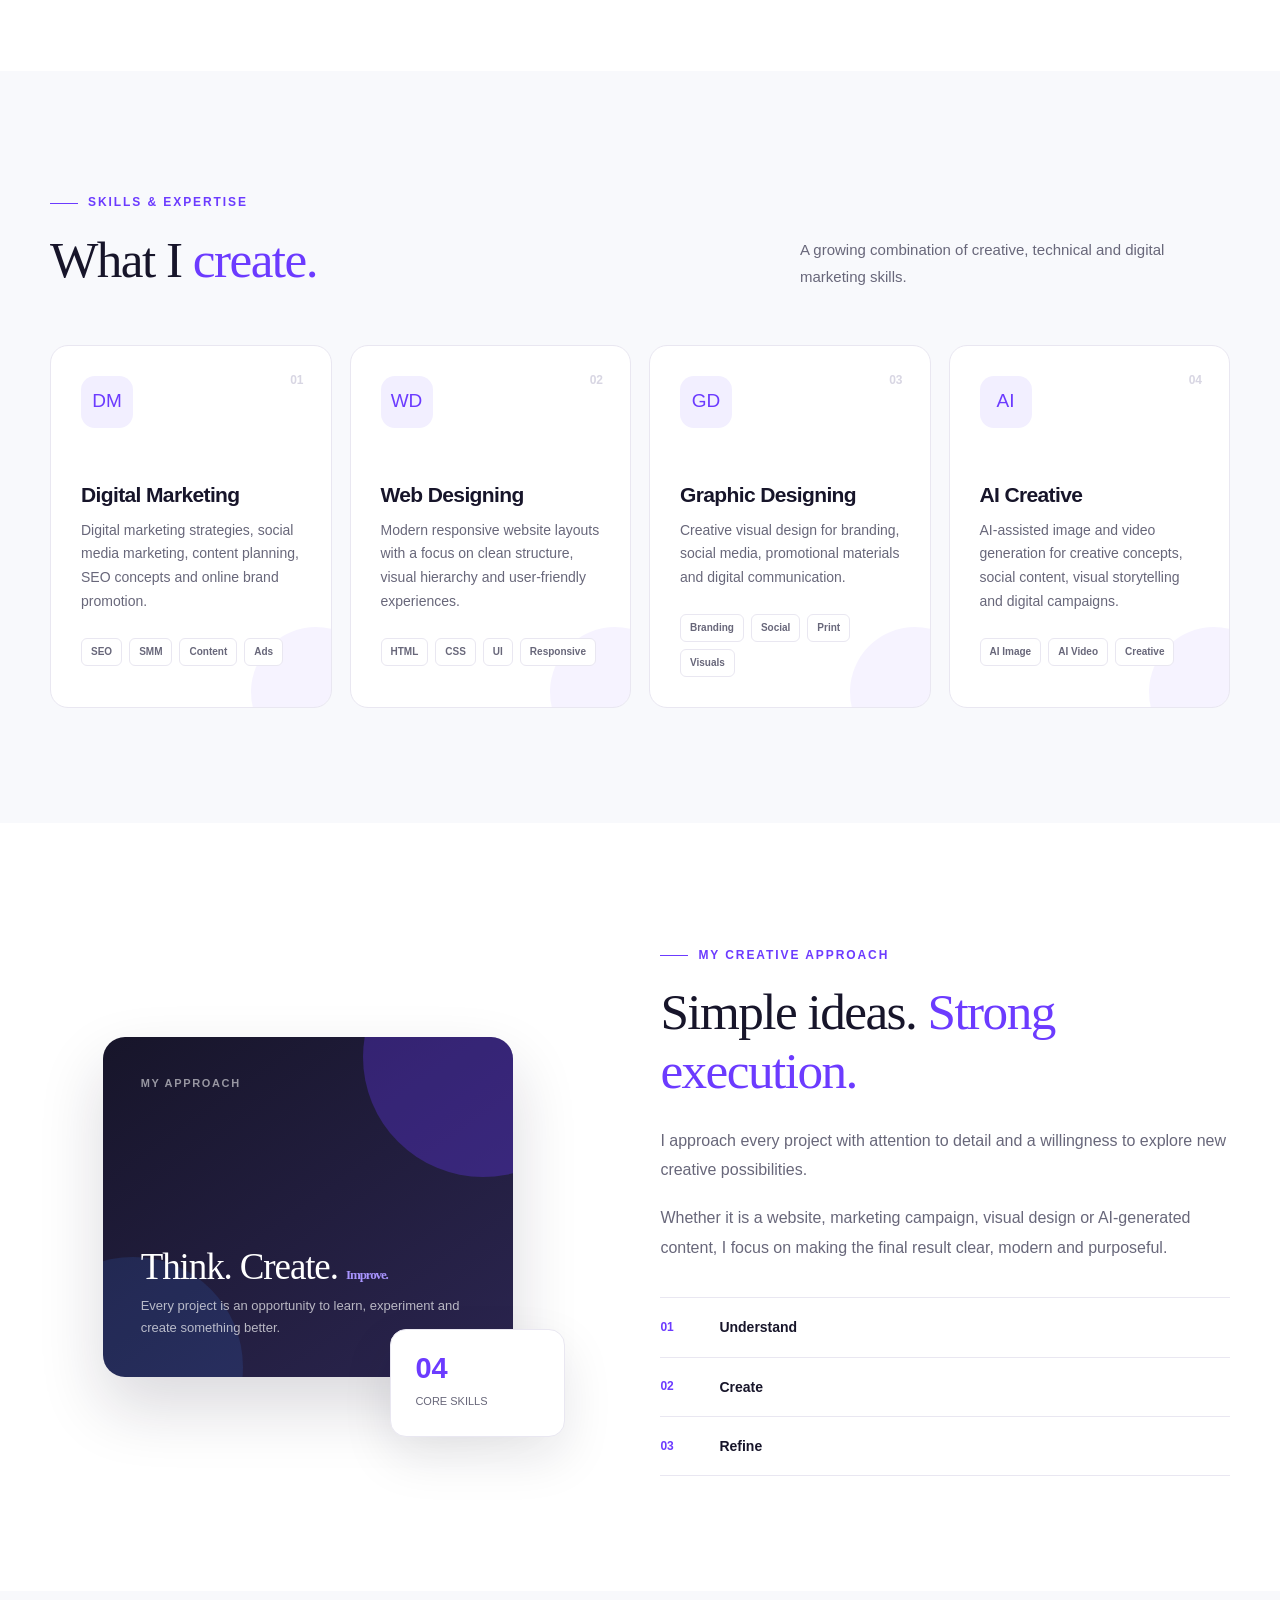
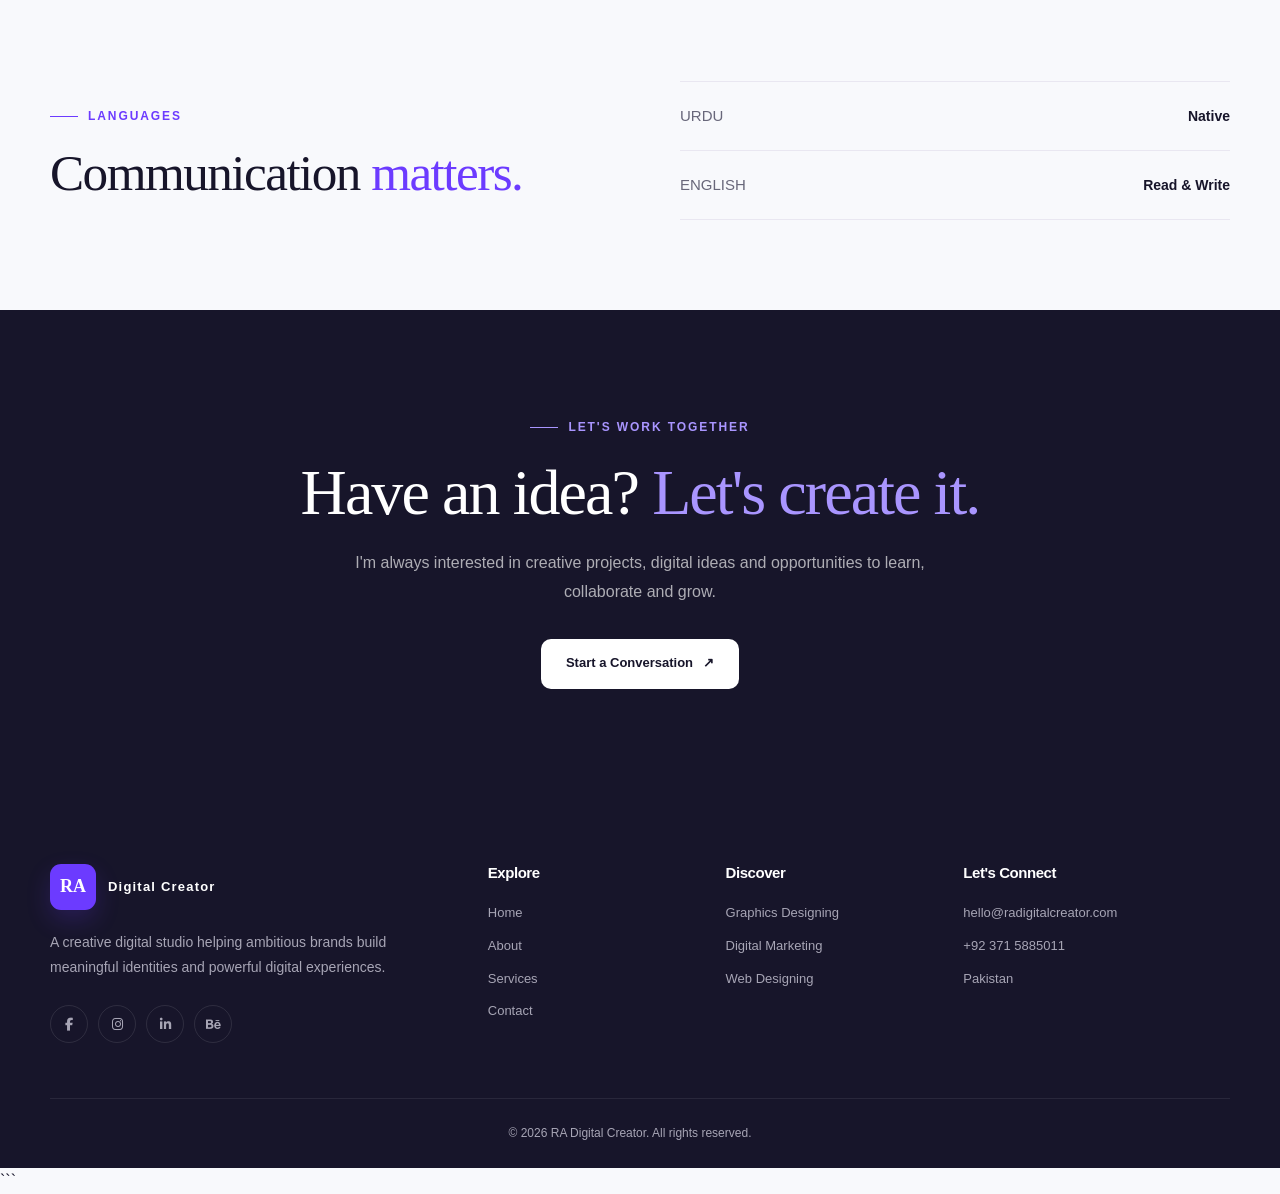
==== commit 3c5cbd2c: "Update about.html" ====
--- a/about.html
+++ b/about.html
@@ -1038,8 +1038,8 @@
                 </a>
 
 
-                <a href="projects.html">
-                    Projects
+                <a href="Contact.html">
+                  Contact
                 </a>
 
             </div>
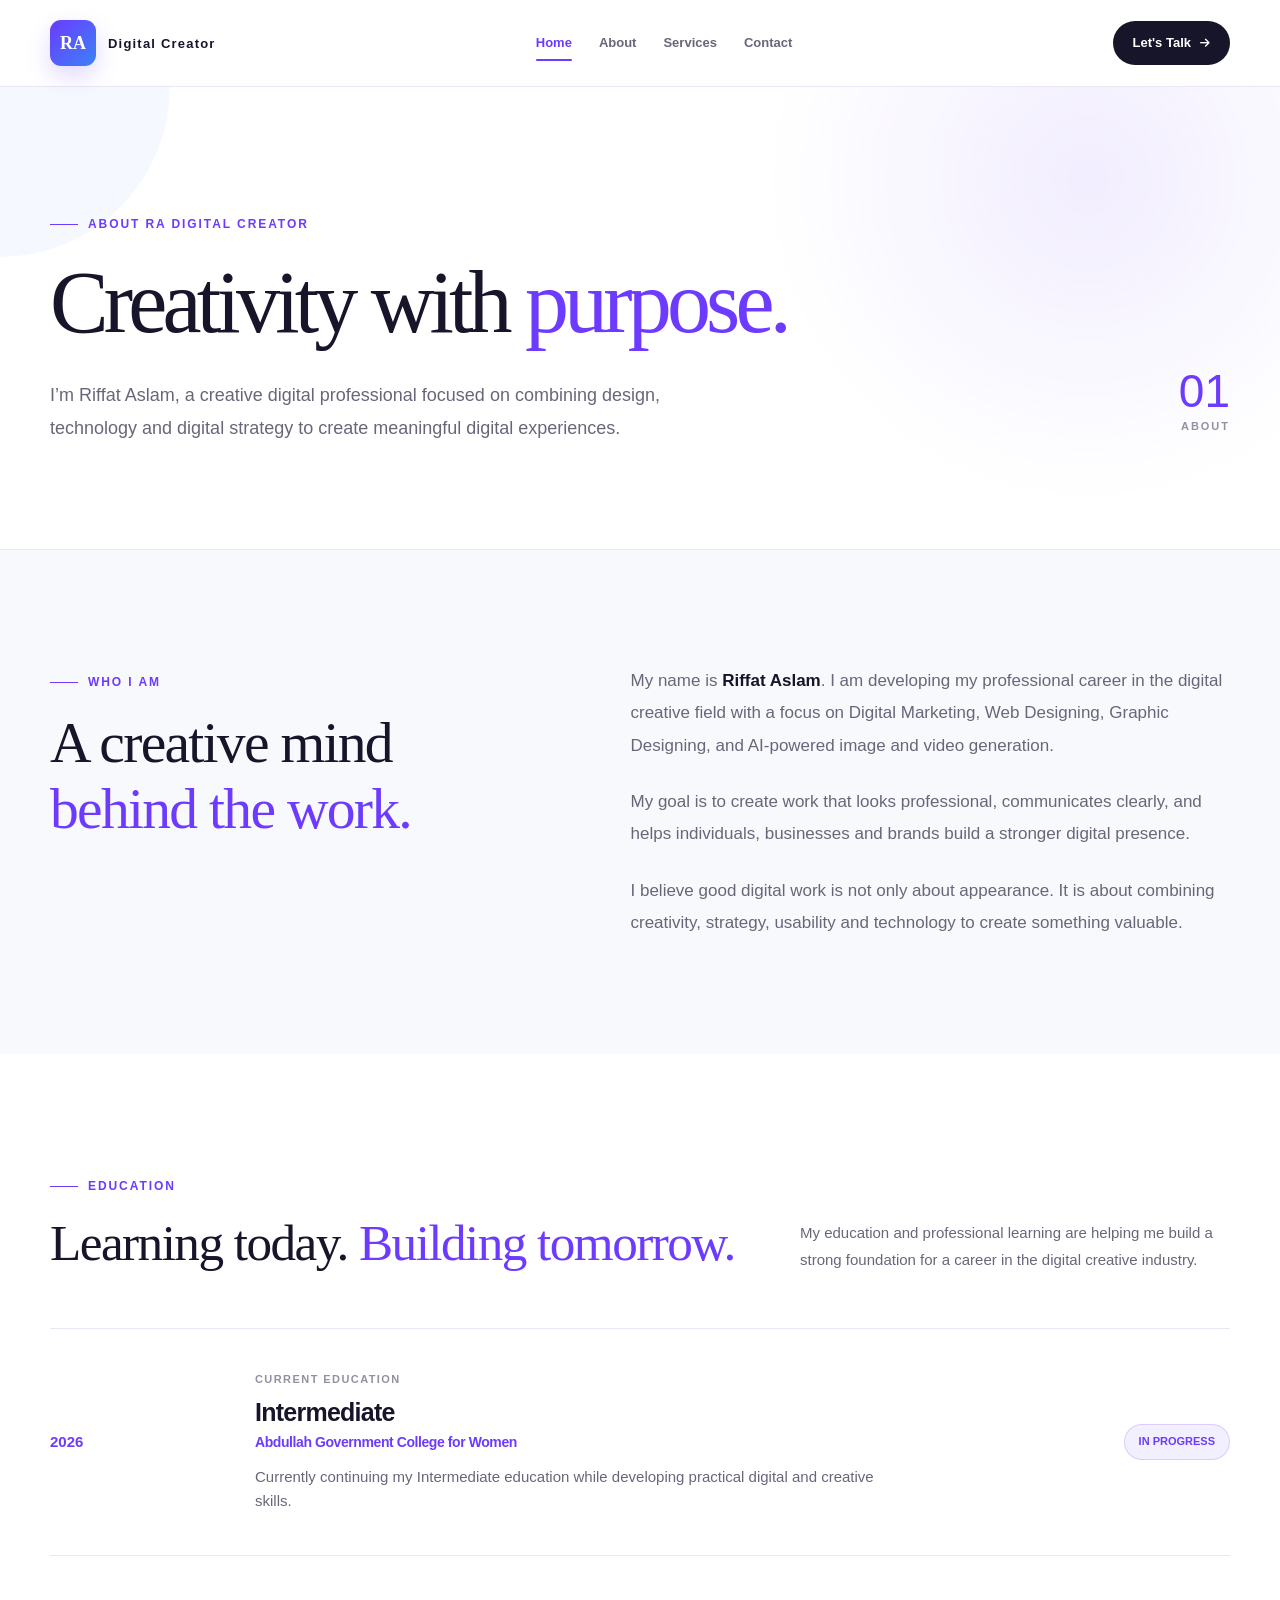
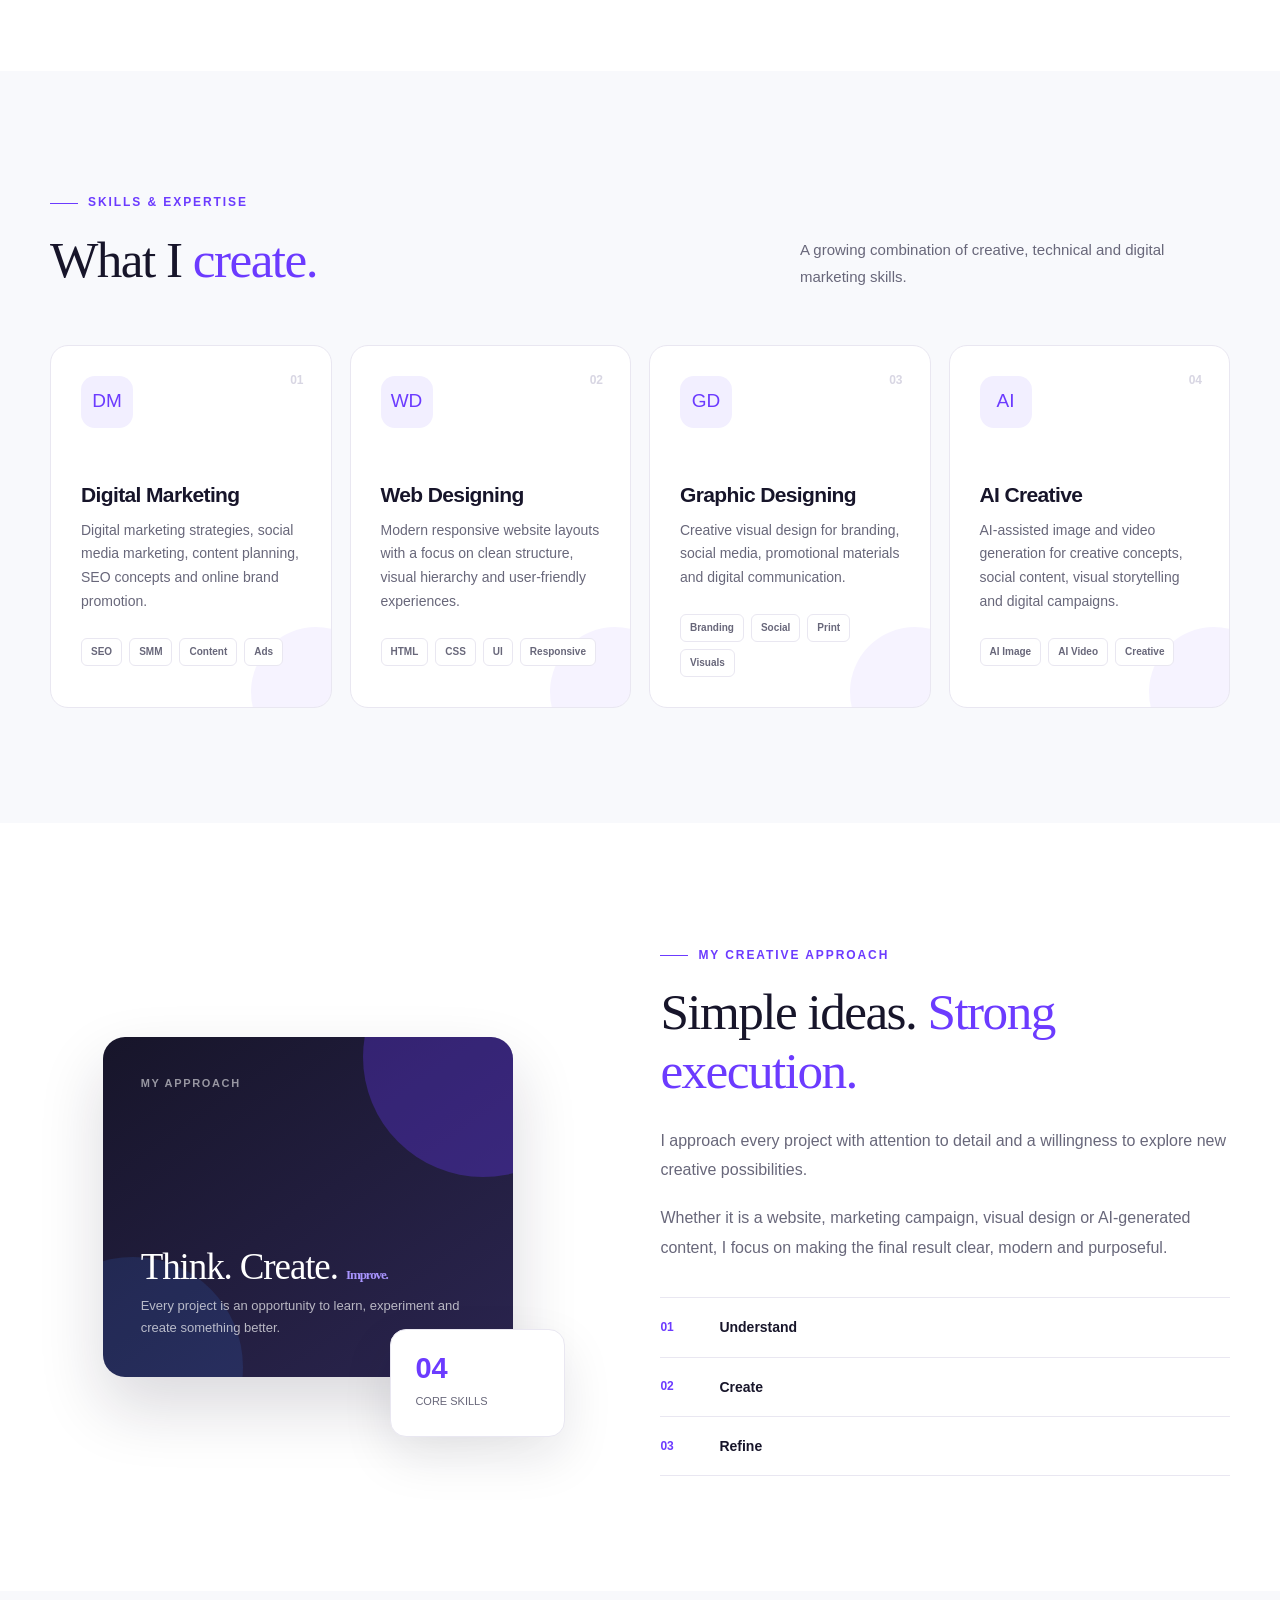
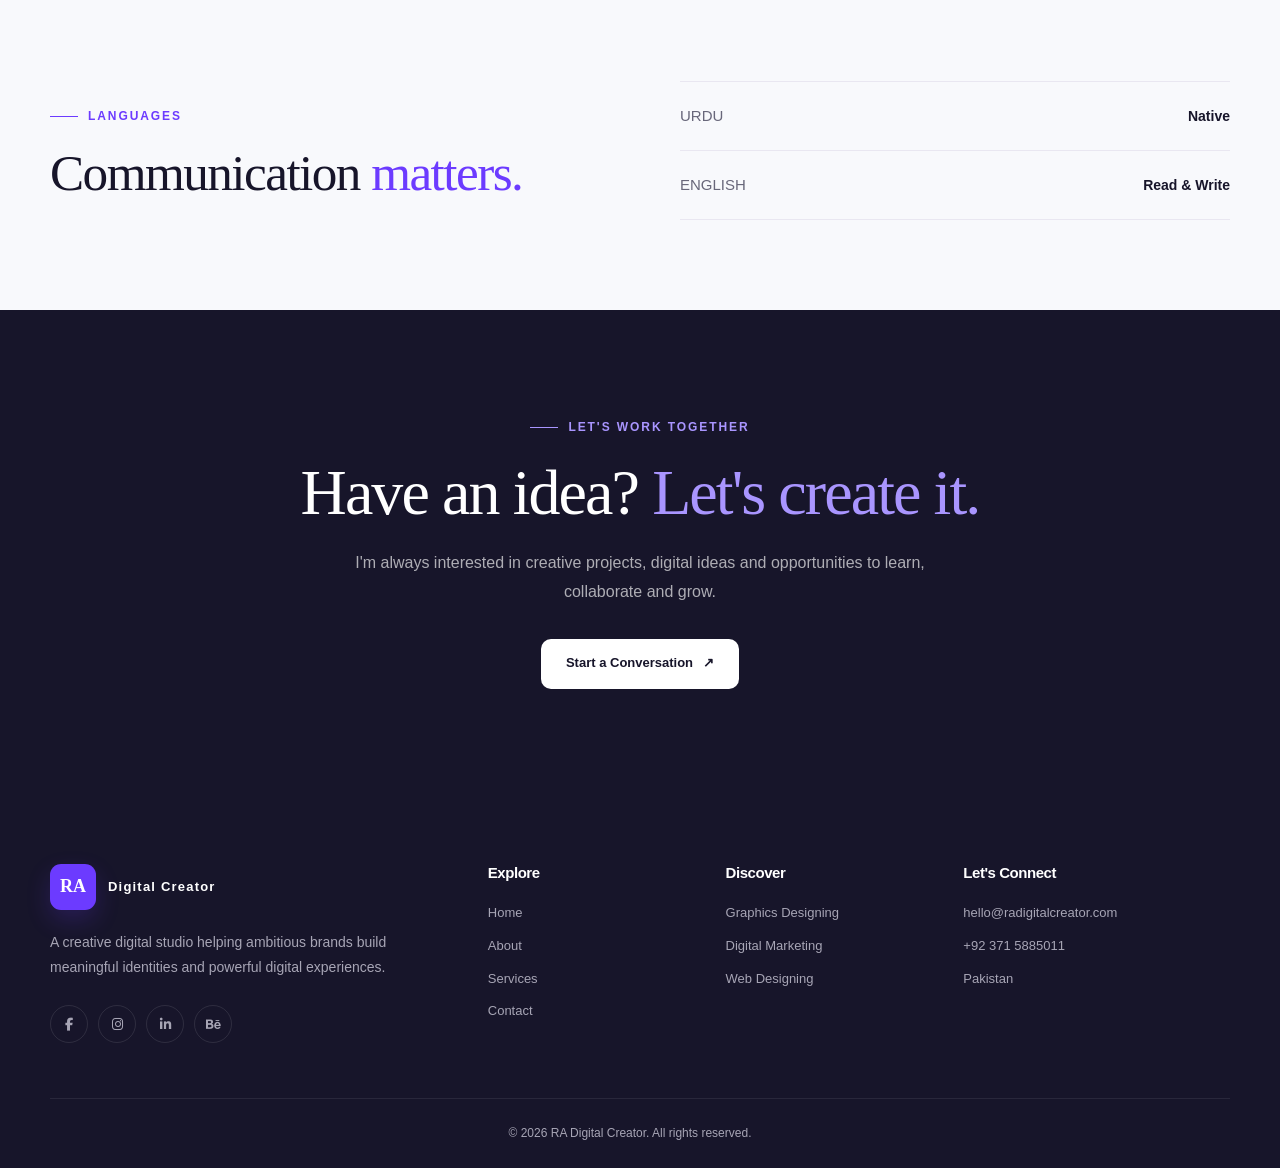
==== commit 1330c187: "Update about.html" ====
--- a/about.html
+++ b/about.html
@@ -92,7 +92,7 @@
 
             <!-- HEADER CTA -->
 
-            <a href="contact.html" class="nav-btn">
+            <a href="Contact.html" class="nav-btn">
 
                 Let's Talk
 
@@ -908,7 +908,7 @@
 
 
                 <a
-                    href="contact.html"
+                    href="Contact.html"
                     class="btn btn-light">
 
                     Start a Conversation
@@ -1154,7 +1154,7 @@
         });
 
 </script>
-```
+
 
 </body>
 
